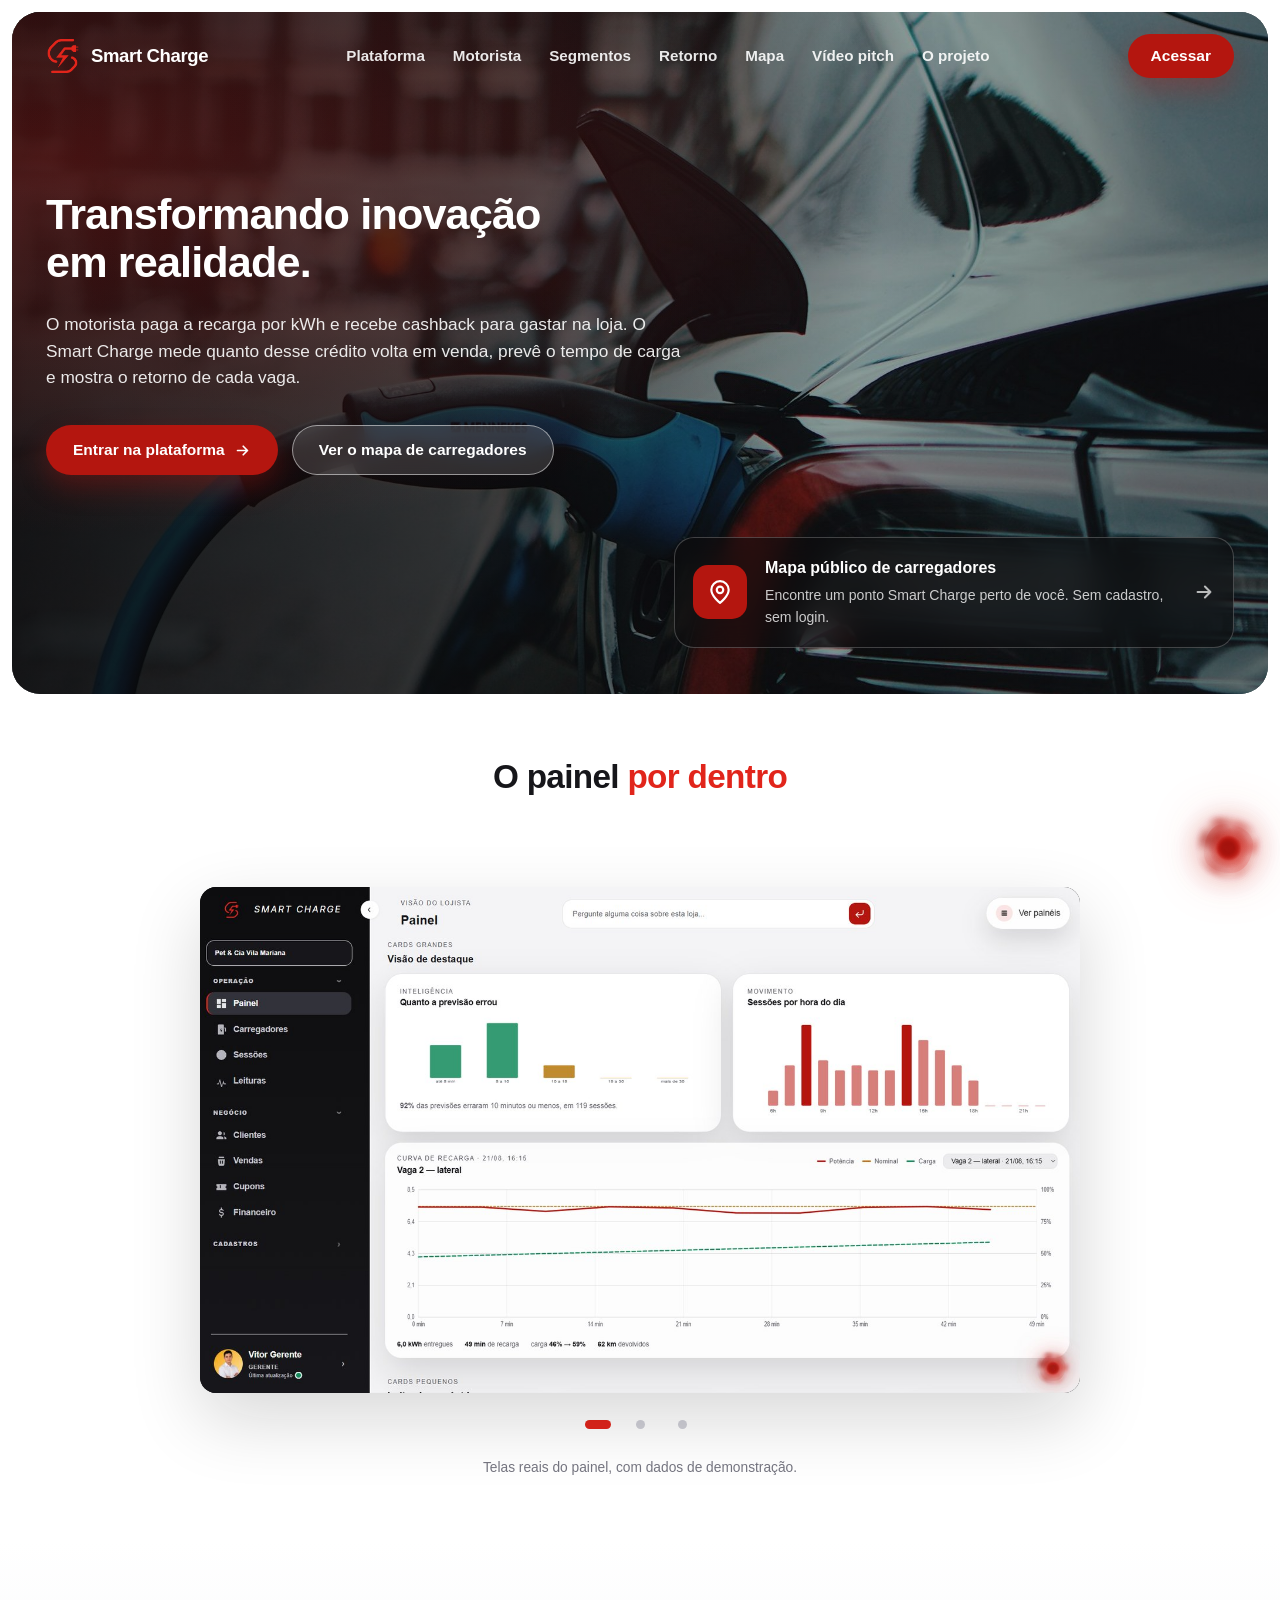
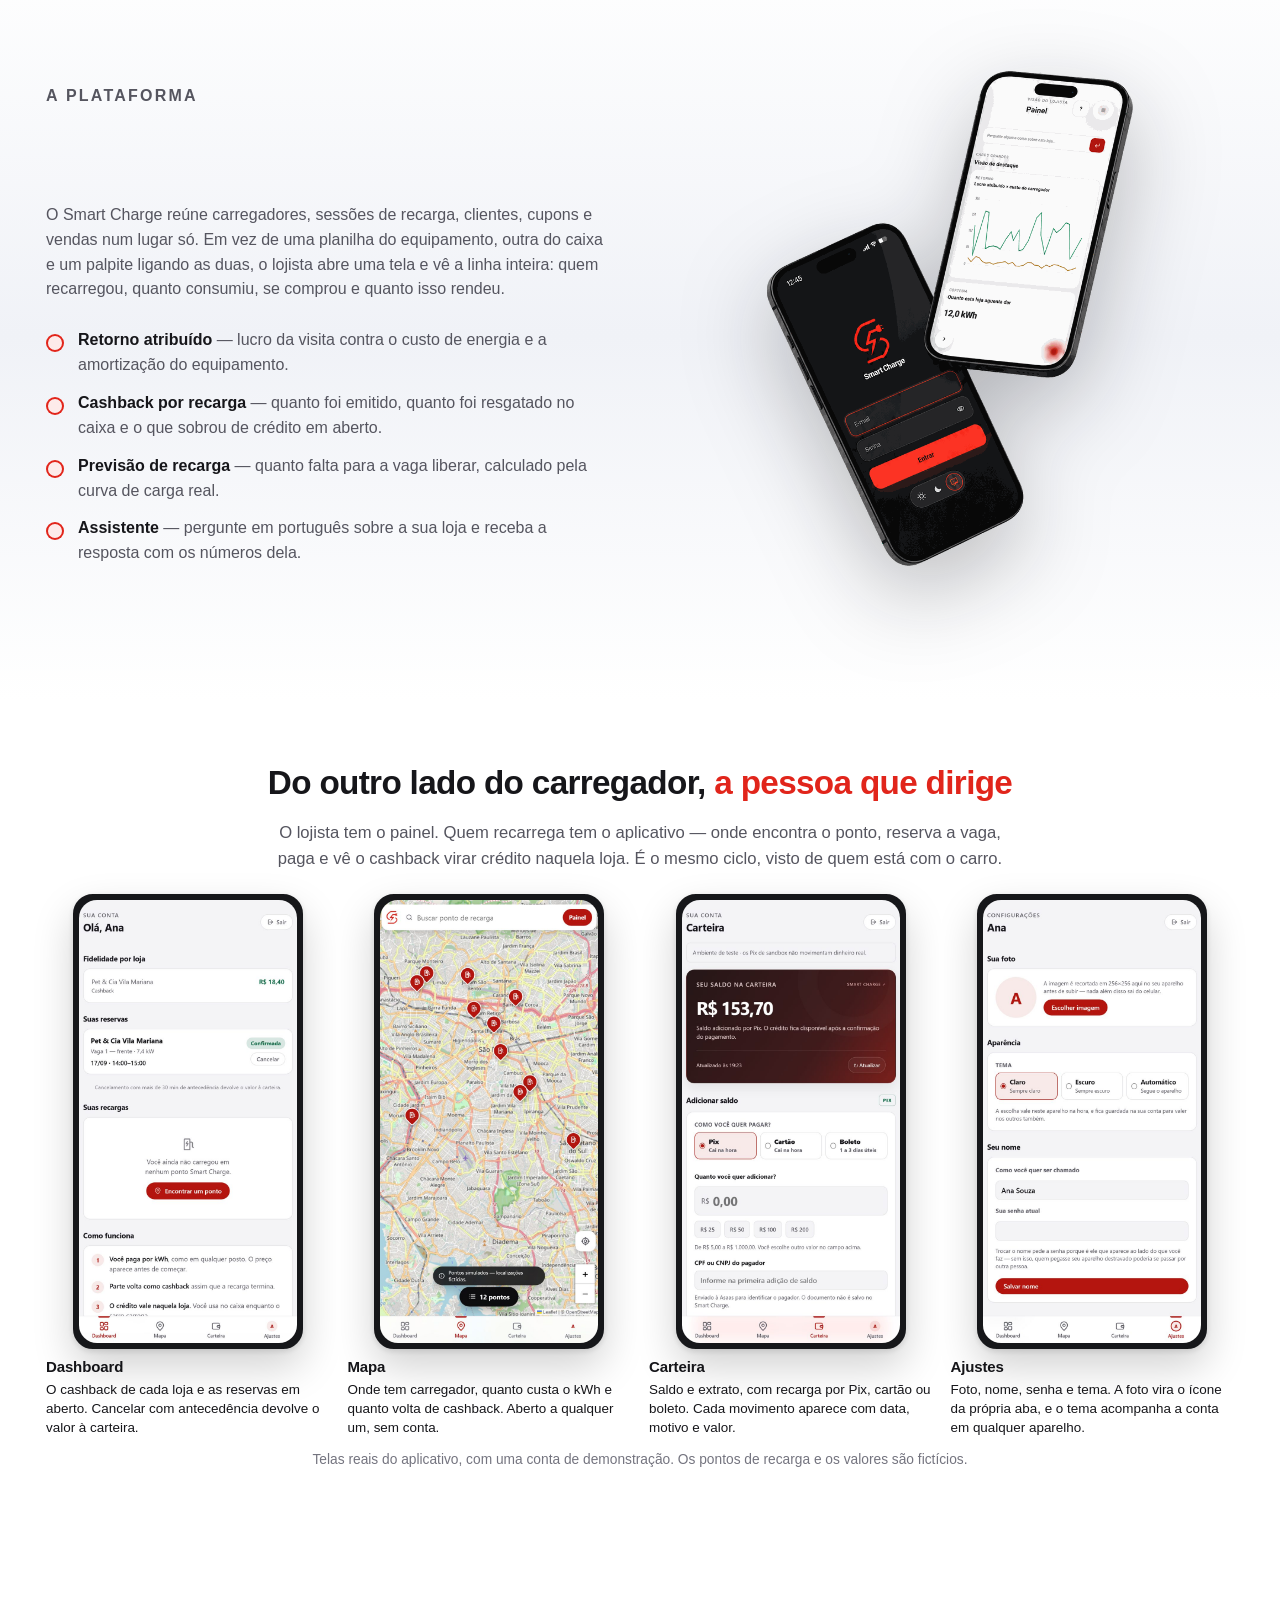
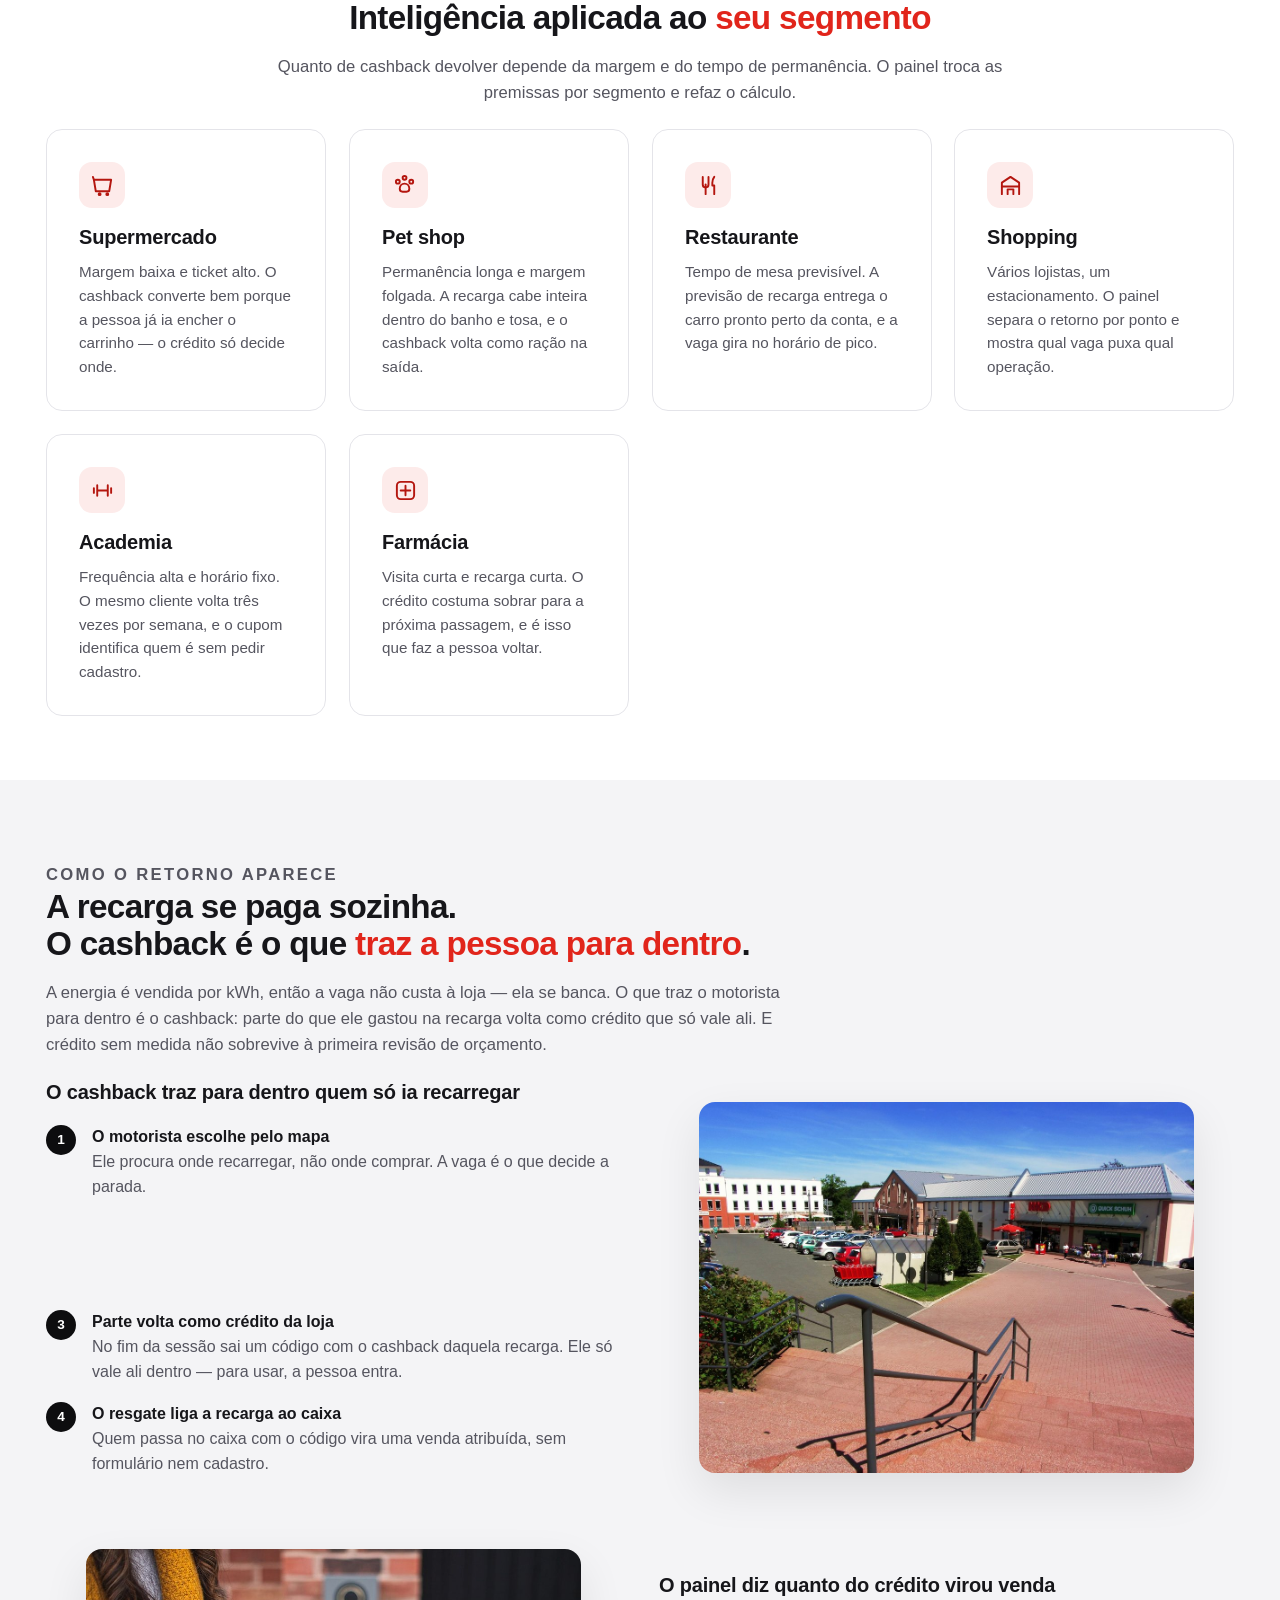
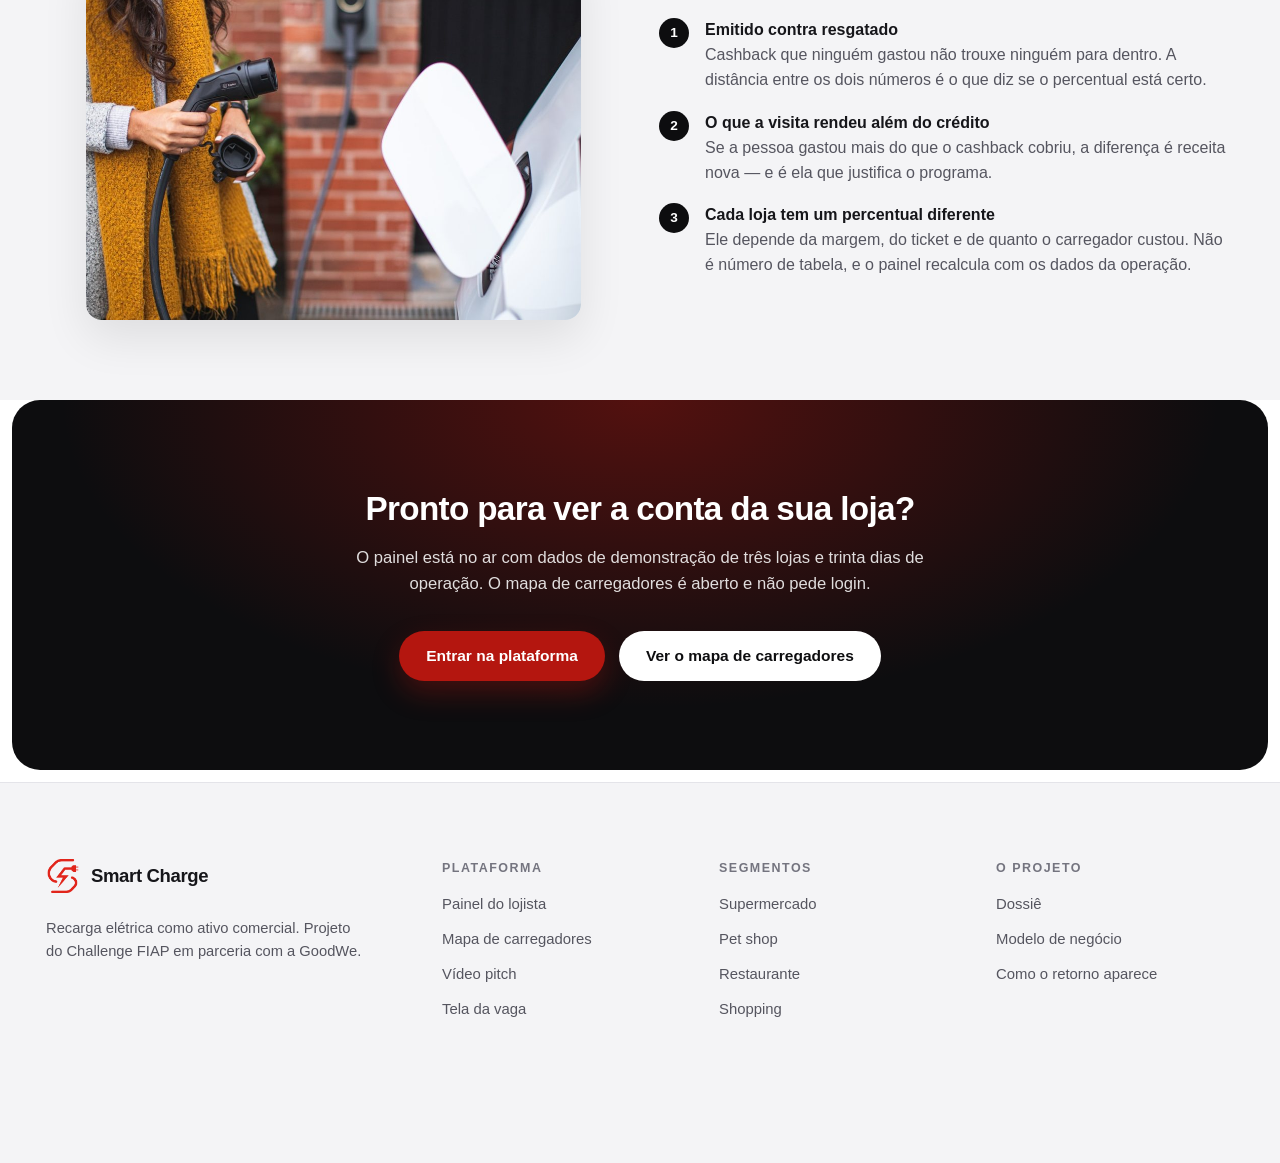
==== docs/painel/index.html @ 526cf779 "Folha do mapa: o X volta a fechar, e toque parado nao a joga em tela cheia O botao de fechar mora de" ====
<!doctype html>
<html lang="pt-BR">
<head>
<meta charset="utf-8">
<meta name="viewport" content="width=device-width, initial-scale=1">
<title>Smart Charge</title>
<meta name="description" content="O Smart Charge liga o carregador elétrico ao caixa da loja: o motorista paga a recarga por kWh e recebe cashback para gastar ali dentro. O painel mede quanto disso volta em venda.">
<link rel="icon" type="image/png" sizes="32x32" href="./img/logo-32.png?v=20260917n">
<link rel="icon" type="image/png" sizes="256x256" href="./img/logo.png?v=20260917n">
<link rel="apple-touch-icon" href="./img/logo-180.png?v=20260917n">
<link rel="stylesheet" href="./orbe.css?v=20260917n">
<link rel="stylesheet" href="./site.css?v=20260917n">
<link rel="stylesheet" href="./carregando.css?v=20260917n">
<script src="./carregando.js?v=20260917n"></script>
<noscript><style>#carregando{display:none}</style></noscript>
</head>
<body>
<!-- Cortina de carregamento. Cobre a tela desde a primeira pintura e sai
     quando a pagina esta pronta; ver docs/carregando.js. -->
<div id="carregando" role="status" aria-live="polite">
  <div class="carregando-miolo">
    <span class="carregando-selo" aria-hidden="true"></span>
    <p class="carregando-marca">Smart Charge</p>
    <p class="carregando-nota">Carregando…</p>
  </div>
</div>


<!-- ===================== herói ===================== -->
<header class="heroi">
  <img class="heroi-foto" src="./img/hero.jpg" alt="" aria-hidden="true"
       fetchpriority="high" width="1920" height="1037">

  <div class="envelope">
    <nav class="barra" aria-label="Principal">
      <a class="marca" href="./">
        <img src="./img/logo.png" alt="" width="34" height="34">
        Smart Charge
      </a>

      <button class="abrir-menu" type="button" id="abrirMenu"
              aria-expanded="false" aria-controls="menu" aria-label="Abrir menu">
        <svg viewBox="0 0 24 24" fill="none" stroke="currentColor" stroke-width="2.2"
             stroke-linecap="round" aria-hidden="true">
          <path d="M4 7h16M4 12h16M4 17h16"></path>
        </svg>
      </button>

      <ul class="menu" id="menu">
        <li><a href="#plataforma">Plataforma</a></li>
        <li><a href="#motorista">Motorista</a></li>
        <li><a href="#segmentos">Segmentos</a></li>
        <li><a href="#retorno">Retorno</a></li>
        <li><a href="./mapa.html">Mapa</a></li>
        <li><a href="./anuncio.html">Vídeo pitch</a></li>
        <li><a href="https://vitormk1.github.io/challange/">O projeto</a></li>
        <li class="menu-acessar"><a class="botao botao-principal" href="./entrar.html">Acessar</a></li>
      </ul>

      <a class="botao botao-principal" href="./entrar.html">Acessar</a>
    </nav>

    <div class="heroi-corpo">
      <h1>Transformando inovação<br>em realidade.</h1>
      <p>
        O motorista paga a recarga por kWh e recebe cashback para gastar na
        loja. O Smart Charge mede quanto desse crédito volta em venda, prevê o
        tempo de carga e mostra o retorno de cada vaga.
      </p>
      <div class="heroi-acoes">
        <a class="botao botao-principal" href="./entrar.html">
          Entrar na plataforma
          <svg width="17" height="17" viewBox="0 0 24 24" fill="none" stroke="currentColor"
               stroke-width="2.4" stroke-linecap="round" stroke-linejoin="round" aria-hidden="true">
            <path d="M5 12h14M13 6l6 6-6 6"></path>
          </svg>
        </a>
        <a class="botao botao-vidro" href="./mapa.html">
          Ver o mapa de carregadores
        </a>
      </div>
    </div>

    <a class="cartao-heroi" href="./mapa.html">
      <span class="cartao-heroi-icone" aria-hidden="true">
        <svg viewBox="0 0 24 24" fill="none" stroke="#fff" stroke-width="2"
             stroke-linecap="round" stroke-linejoin="round">
          <path d="M20 10c0 6-8 12-8 12s-8-6-8-12a8 8 0 0 1 16 0Z"></path>
          <circle cx="12" cy="10" r="3"></circle>
        </svg>
      </span>
      <span class="cartao-heroi-texto">
        <strong>Mapa público de carregadores</strong>
        <span>Encontre um ponto Smart Charge perto de você. Sem cadastro, sem login.</span>
      </span>
      <svg class="cartao-heroi-seta" width="22" height="22" viewBox="0 0 24 24" fill="none"
           stroke="currentColor" stroke-width="2.2" stroke-linecap="round"
           stroke-linejoin="round" aria-hidden="true">
        <path d="M5 12h14M13 6l6 6-6 6"></path>
      </svg>
    </a>
  </div>
</header>

<main>

<!-- ===================== números ===================== -->
<section class="secao">
  <div class="envelope">
    <div class="cabeca-secao centro">
      <h2>O painel <span class="realce">por dentro</span></h2>
      <p>
        Não é um relatório de quantos kWh saíram. É a operação inteira numa
        tela: o que a recarga rendeu, quanto voltou como cashback e o que
        disso virou venda na loja.
      </p>
    </div>

    <div class="carrossel" id="carrossel">
      <div class="carrossel-janela">
        <img src="./img/dash-painel.jpg" alt="Painel do lojista: erro da previsão de recarga, sessões por hora do dia e a curva de uma recarga em andamento." class="is-ativo" width="1500" height="866">
        <img src="./img/dash-indicadores.jpg" alt="Painel do lojista: retorno da operação, cashback e os indicadores rápidos da loja." width="1500" height="861">
        <img src="./img/dash-assistente.jpg" alt="Painel do lojista com o assistente aberto, respondendo perguntas sobre as sessões e o faturamento da loja." width="1500" height="858">
      </div>
      <div class="carrossel-pontos" id="carrosselPontos" role="tablist" aria-label="Telas do painel"></div>
      <p class="legenda-carrossel">Telas reais do painel, com dados de demonstração.</p>
    </div>
  </div>
</section>

<!-- ===================== plataforma / celular ===================== -->
<section class="secao secao-fria" id="plataforma">
  <div class="envelope">
    <div class="duas-colunas">
      <div>
        <p class="olho">A plataforma</p>
        <h2>Um único painel <span class="realce">para toda a operação</span></h2>
        <p>
          O Smart Charge reúne carregadores, sessões de recarga, clientes,
          cupons e vendas num lugar só. Em vez de uma planilha do equipamento,
          outra do caixa e um palpite ligando as duas, o lojista abre uma tela
          e vê a linha inteira: quem recarregou, quanto consumiu, se comprou e
          quanto isso rendeu.
        </p>
        <ul class="lista-marcada">
          <li><strong>Retorno atribuído</strong> — lucro da visita contra o custo de energia e a amortização do equipamento.</li>
          <li><strong>Cashback por recarga</strong> — quanto foi emitido, quanto foi resgatado no caixa e o que sobrou de crédito em aberto.</li>
          <li><strong>Previsão de recarga</strong> — quanto falta para a vaga liberar, calculado pela curva de carga real.</li>
          <li><strong>Assistente</strong> — pergunte em português sobre a sua loja e receba a resposta com os números dela.</li>
        </ul>
      </div>
      <img class="celular" src="./img/celular.png" width="760" height="1140" loading="lazy"
           alt="O painel do Smart Charge em dois celulares: a tela de entrada e o painel do lojista com o gráfico de lucro atribuído.">
    </div>
  </div>
</section>


<!-- ===================== area do motorista ===================== -->
<section class="secao" id="motorista">
  <div class="envelope">
    <div class="cabeca-secao centro">
      <h2>Do outro lado do carregador, <span class="realce">a pessoa que dirige</span></h2>
      <p>
        O lojista tem o painel. Quem recarrega tem o aplicativo — onde encontra
        o ponto, reserva a vaga, paga e vê o cashback virar crédito naquela
        loja. É o mesmo ciclo, visto de quem está com o carro.
      </p>
    </div>

    <ul class="telas-app">
      <li>
        <div class="moldura-celular">
          <img src="./img/app/cliente.jpg?v=20260917n" loading="lazy" decoding="async"
               width="756" height="1494"
               alt="Tela inicial do aplicativo: cashback acumulado numa loja parceira e uma reserva confirmada, com a opção de cancelar.">
        </div>
        <h3>Dashboard</h3>
        <p>O cashback de cada loja e as reservas em aberto. Cancelar com
        antecedência devolve o valor à carteira.</p>
      </li>
      <li>
        <div class="moldura-celular">
          <img src="./img/app/mapa.jpg?v=20260917n" loading="lazy" decoding="async"
               width="756" height="1494"
               alt="Mapa de São Paulo com doze pontos de recarga marcados, e um aviso de que as localizações são simuladas.">
        </div>
        <h3>Mapa</h3>
        <p>Onde tem carregador, quanto custa o kWh e quanto volta de cashback.
        Aberto a qualquer um, sem conta.</p>
      </li>
      <li>
        <div class="moldura-celular">
          <img src="./img/app/carteira.jpg?v=20260917n" loading="lazy" decoding="async"
               width="756" height="1494"
               alt="Carteira do aplicativo: saldo de R$ 153,70 e o extrato com recargas, reserva e estorno.">
        </div>
        <h3>Carteira</h3>
        <p>Saldo e extrato, com recarga por Pix, cartão ou boleto. Cada
        movimento aparece com data, motivo e valor.</p>
      </li>
      <li>
        <div class="moldura-celular">
          <img src="./img/app/ajustes.jpg?v=20260917n" loading="lazy" decoding="async"
               width="756" height="1494"
               alt="Ajustes da conta: foto de perfil, escolha de tema claro, escuro ou automático, e troca de nome.">
        </div>
        <h3>Ajustes</h3>
        <p>Foto, nome, senha e tema. A foto vira o ícone da própria aba, e o
        tema acompanha a conta em qualquer aparelho.</p>
      </li>
    </ul>

    <p class="legenda-carrossel">
      Telas reais do aplicativo, com uma conta de demonstração. Os pontos de
      recarga e os valores são fictícios.
    </p>
  </div>
</section>
<!-- ===================== segmentos ===================== -->
<section class="secao" id="segmentos">
  <div class="envelope">
    <div class="cabeca-secao centro">
      <h2>Inteligência aplicada ao <span class="realce">seu segmento</span></h2>
      <p>
        Quanto de cashback devolver depende da margem e do tempo de permanência.
        O painel troca as premissas por segmento e refaz o cálculo.
      </p>
    </div>

    <div class="grade-cartoes">
      <article class="cartao">
        <span class="cartao-icone" aria-hidden="true">
          <svg viewBox="0 0 24 24" fill="none" stroke="currentColor" stroke-width="2" stroke-linecap="round" stroke-linejoin="round">
            <path d="M3 6h18l-2 12H5L3 6Z"></path><path d="M3 6 2 3"></path>
            <circle cx="9" cy="21" r="1"></circle><circle cx="17" cy="21" r="1"></circle>
          </svg>
        </span>
        <h3>Supermercado</h3>
        <p>Margem baixa e ticket alto. O cashback converte bem porque a pessoa já ia encher o carrinho — o crédito só decide onde.</p>
      </article>

      <article class="cartao">
        <span class="cartao-icone" aria-hidden="true">
          <svg viewBox="0 0 24 24" fill="none" stroke="currentColor" stroke-width="2" stroke-linecap="round" stroke-linejoin="round">
            <circle cx="11" cy="4" r="2"></circle><circle cx="18" cy="8" r="2"></circle>
            <circle cx="4" cy="8" r="2"></circle>
            <path d="M11 10c-3 0-5 2.5-5 5.5 0 2 1.4 3 3 3h4c1.6 0 3-1 3-3 0-3-2-5.5-5-5.5Z"></path>
          </svg>
        </span>
        <h3>Pet shop</h3>
        <p>Permanência longa e margem folgada. A recarga cabe inteira dentro do banho e tosa, e o cashback volta como ração na saída.</p>
      </article>

      <article class="cartao">
        <span class="cartao-icone" aria-hidden="true">
          <svg viewBox="0 0 24 24" fill="none" stroke="currentColor" stroke-width="2" stroke-linecap="round" stroke-linejoin="round">
            <path d="M6 3v8a3 3 0 0 0 6 0V3"></path><path d="M9 11v10"></path>
            <path d="M18 3c-1.5 2-2 4-2 6v3h2v9"></path>
          </svg>
        </span>
        <h3>Restaurante</h3>
        <p>Tempo de mesa previsível. A previsão de recarga entrega o carro pronto perto da conta, e a vaga gira no horário de pico.</p>
      </article>

      <article class="cartao">
        <span class="cartao-icone" aria-hidden="true">
          <svg viewBox="0 0 24 24" fill="none" stroke="currentColor" stroke-width="2" stroke-linecap="round" stroke-linejoin="round">
            <path d="M3 21V9l9-6 9 6v12"></path><path d="M3 13h18"></path><path d="M9 21v-5h6v5"></path>
          </svg>
        </span>
        <h3>Shopping</h3>
        <p>Vários lojistas, um estacionamento. O painel separa o retorno por ponto e mostra qual vaga puxa qual operação.</p>
      </article>

      <article class="cartao">
        <span class="cartao-icone" aria-hidden="true">
          <svg viewBox="0 0 24 24" fill="none" stroke="currentColor" stroke-width="2" stroke-linecap="round" stroke-linejoin="round">
            <path d="M6.5 6.5v11M17.5 6.5v11M3 9.5v5M21 9.5v5M6.5 12h11"></path>
          </svg>
        </span>
        <h3>Academia</h3>
        <p>Frequência alta e horário fixo. O mesmo cliente volta três vezes por semana, e o cupom identifica quem é sem pedir cadastro.</p>
      </article>

      <article class="cartao">
        <span class="cartao-icone" aria-hidden="true">
          <svg viewBox="0 0 24 24" fill="none" stroke="currentColor" stroke-width="2" stroke-linecap="round" stroke-linejoin="round">
            <path d="M12 7v10M7 12h10"></path>
            <rect x="3" y="3" width="18" height="18" rx="4"></rect>
          </svg>
        </span>
        <h3>Farmácia</h3>
        <p>Visita curta e recarga curta. O crédito costuma sobrar para a próxima passagem, e é isso que faz a pessoa voltar.</p>
      </article>
    </div>
  </div>
</section>

<!-- ===================== como o retorno aparece ===================== -->
<section class="secao secao-suave" id="retorno">
  <div class="envelope">
    <div class="cabeca-secao">
      <p class="olho">Como o retorno aparece</p>
      <h2>A recarga se paga sozinha.<br>O cashback é o que <span class="realce">traz a pessoa para dentro</span>.</h2>
      <p>
        A energia é vendida por kWh, então a vaga não custa à loja — ela se
        banca. O que traz o motorista para dentro é o cashback: parte do que
        ele gastou na recarga volta como crédito que só vale ali. E crédito
        sem medida não sobrevive à primeira revisão de orçamento.
      </p>
    </div>

    <div class="bloco">
      <div>
        <h3>O cashback traz para dentro quem só ia recarregar</h3>
        <ul class="passos">
          <li><strong>O motorista escolhe pelo mapa</strong>Ele procura onde recarregar, não onde comprar. A vaga é o que decide a parada.</li>
          <li><strong>Ele paga a recarga por kWh</strong>A energia é receita, não custo de marketing. A vaga se banca sem depender da loja aprovar um orçamento.</li>
          <li><strong>Parte volta como crédito da loja</strong>No fim da sessão sai um código com o cashback daquela recarga. Ele só vale ali dentro — para usar, a pessoa entra.</li>
          <li><strong>O resgate liga a recarga ao caixa</strong>Quem passa no caixa com o código vira uma venda atribuída, sem formulário nem cadastro.</li>
        </ul>
      </div>
      <figure class="bloco-figura">
        <img src="./img/caso-varejo.jpg" loading="lazy" width="1100" height="825"
             alt="Fachada de um centro comercial com estacionamento na frente.">
      </figure>
    </div>

    <div class="bloco is-invertido">
      <div>
        <h3>O painel diz quanto do crédito virou venda</h3>
        <ul class="passos">
          <li><strong>Emitido contra resgatado</strong>Cashback que ninguém gastou não trouxe ninguém para dentro. A distância entre os dois números é o que diz se o percentual está certo.</li>
          <li><strong>O que a visita rendeu além do crédito</strong>Se a pessoa gastou mais do que o cashback cobriu, a diferença é receita nova — e é ela que justifica o programa.</li>
          <li><strong>Cada loja tem um percentual diferente</strong>Ele depende da margem, do ticket e de quanto o carregador custou. Não é número de tabela, e o painel recalcula com os dados da operação.</li>
        </ul>
      </div>
      <figure class="bloco-figura">
        <img src="./img/caso-motorista.jpg" loading="lazy" width="1100" height="733"
             alt="Pessoa conectando o cabo de recarga a um carro elétrico.">
      </figure>
    </div>
  </div>
</section>

<!-- ===================== chamada final ===================== -->
<section class="chamada">
  <div class="envelope">
    <h2>Pronto para ver a conta da sua loja?</h2>
    <p>
      O painel está no ar com dados de demonstração de três lojas e trinta dias
      de operação. O mapa de carregadores é aberto e não pede login.
    </p>
    <div class="chamada-acoes">
      <a class="botao botao-principal" href="./entrar.html">Entrar na plataforma</a>
      <a class="botao botao-claro" href="./mapa.html">Ver o mapa de carregadores</a>
    </div>
  </div>
</section>

</main>

<!-- ===================== rodapé ===================== -->
<footer class="rodape">
  <div class="envelope">
    <div class="rodape-grade">
      <div class="rodape-sobre">
        <a class="marca" href="./">
          <img src="./img/logo.png" alt="" width="34" height="34">
          Smart Charge
        </a>
        <p>
          Recarga elétrica como ativo comercial. Projeto do Challenge FIAP em
          parceria com a GoodWe.
        </p>
      </div>

      <div>
        <h4>Plataforma</h4>
        <ul>
          <li><a href="./dashboard.html">Painel do lojista</a></li>
          <li><a href="./mapa.html">Mapa de carregadores</a></li>
          <li><a href="./anuncio.html">Vídeo pitch</a></li>
          <li><a href="../vaga/">Tela da vaga</a></li>
        </ul>
      </div>

      <div>
        <h4>Segmentos</h4>
        <ul>
          <li><a href="#segmentos">Supermercado</a></li>
          <li><a href="#segmentos">Pet shop</a></li>
          <li><a href="#segmentos">Restaurante</a></li>
          <li><a href="#segmentos">Shopping</a></li>
        </ul>
      </div>

      <div>
        <h4>O projeto</h4>
        <ul>
          <li><a href="https://vitormk1.github.io/challange/">Dossiê</a></li>
          <li><a href="https://vitormk1.github.io/challange/#modelo">Modelo de negócio</a></li>
          <li><a href="#retorno">Como o retorno aparece</a></li>
        </ul>
      </div>
    </div>

    <div class="rodape-fim">
      <span>© 2026 Smart Charge · Challenge FIAP · GoodWe</span>
      <span>Fotos: Unsplash</span>
    </div>
  </div>
</footer>

<!-- ===================== assistente ===================== -->
<div class="ia-chamariz" id="iaChamariz">Dúvida sobre o Smart Charge? Pode perguntar aqui.</div>

<button class="ia-botao" id="iaBotao" type="button"
        aria-label="Abrir a assistente do Smart Charge"
        aria-haspopup="dialog" aria-expanded="false" aria-controls="iaJanela">
  <bms-ai-entity state="idle" size="56" decorative></bms-ai-entity>
</button>

<section class="ia-janela" id="iaJanela" role="dialog" aria-modal="false"
         aria-label="Assistente do Smart Charge" hidden>
  <header class="ia-topo">
    <bms-ai-entity state="idle" size="30" decorative></bms-ai-entity>
    <span>
      <strong>Assistente Smart Charge</strong>
      <em id="iaEstado">Pronta para falar sobre o projeto</em>
    </span>
    <button class="ia-fechar" id="iaFechar" type="button" aria-label="Fechar assistente">×</button>
  </header>

  <div class="ia-mensagens" id="iaMensagens" aria-live="polite" aria-relevant="additions text"></div>

  <div class="ia-sugestoes" id="iaSugestoes">
    <button type="button">Como funciona o cashback?</button>
    <button type="button">O que o painel mostra?</button>
    <button type="button">Serve para a minha loja?</button>
  </div>

  <form class="ia-escrever" id="iaForm">
    <label class="sr-only" for="iaTexto">Sua pergunta</label>
    <textarea id="iaTexto" rows="1" maxlength="400"
              placeholder="Pergunte sobre o Smart Charge..."></textarea>
    <button class="ia-enviar" id="iaEnviar" type="submit" aria-label="Enviar pergunta">
      <svg viewBox="0 0 24 24" fill="none" stroke="currentColor" stroke-width="2.2"
           stroke-linecap="round" stroke-linejoin="round" aria-hidden="true">
        <path d="M4 12h15M13 6l6 6-6 6"></path>
      </svg>
    </button>
  </form>
  <p class="ia-rodape">Ela fala sobre o produto e não acessa dados de nenhuma loja.</p>
</section>

<!-- type="module": o aiEntity.js exporta a classe, e como script comum o
     navegador quebra no `export` e nunca registra <bms-ai-entity> -->
<script type="module" src="./static/js/aiEntity.js?v=20260917n"></script>
<script src="./site.js?v=20260917n"></script>
</body>
</html>
---- docs/painel/orbe.css ----
/* ==========================================================================
   A esfera da assistente, no site de apresentação

   Extraído do style.css da referência: as regras de .bms-ai-entity e os
   keyframes que elas usam. O site não carrega o style.css inteiro — são
   447 KB para desenhar um dashboard, e os seletores dele (body, h1, .cartao)
   brigariam com os desta página.

   As cores NÃO vêm da referência, que faz a esfera ciano. Vêm do marca.css,
   que já as repinta no vermelho — é o mesmo objeto que gira no canto do
   painel, e é assim que ele continua sendo o mesmo aqui.

   Gerado por extração. A primeira tentativa lia o seletor com um regex de
   uma linha só, e por isso perdeu toda regra escrita como lista quebrada —
   entre elas `.bms-ai-entity-visual, .bms-ai-entity .ai-energy-field`, que é
   quem dá tamanho ao desenho. O resultado foi uma bola preta: os gradientes
   estavam lá, aplicados a caixas de 0x0. Se for reextrair, o seletor tem de
   poder atravessar quebras de linha.
   ========================================================================== */

:root {
  --ai-orb-halo-white: rgba(255, 255, 255, 0.34);
  --ai-orb-halo-ice: rgba(255, 235, 233, 0.28);
  --ai-orb-halo-cyan: rgba(255, 90, 78, 0.16);
  --ai-orb-halo-silver: rgba(238, 226, 225, 0.16);
  --ai-orb-surface-core: rgba(255, 255, 255, 0.96);
  --ai-orb-surface-mid: rgba(255, 238, 236, 0.84);
  --ai-orb-surface-soft: rgba(250, 205, 200, 0.26);
  --ai-orb-surface-white: rgba(255, 255, 255, 0.34);
  --ai-orb-surface-ice: rgba(255, 226, 222, 0.28);
  --ai-orb-surface-cyan: rgba(255, 90, 78, 0.16);
  --ai-orb-surface-silver: rgba(242, 230, 229, 0.22);
  --ai-orb-form-a: rgba(255, 255, 255, 0.64);
  --ai-orb-form-b: rgba(255, 238, 236, 0.54);
  --ai-orb-form-c: rgba(255, 226, 222, 0.48);
  --ai-orb-form-d: rgba(255, 255, 255, 0.5);
  --ai-orb-form-e: rgba(255, 200, 194, 0.34);
  --ai-orb-form-f: rgba(255, 246, 245, 0.44);
  --ai-orb-form-g: rgba(255, 255, 255, 0.34);
  --ai-orb-idle-core: rgba(255, 255, 255, 0.98);
  --ai-orb-idle-mid: rgba(255, 238, 236, 0.82);
  --ai-orb-idle-soft: rgba(255, 90, 78, 0.22);
  --ai-orb-thinking-core: rgba(225, 37, 27, 0.98);
  --ai-orb-thinking-mid: rgba(180, 22, 15, 0.86);
  --ai-orb-thinking-soft: rgba(225, 37, 27, 0.3);
  --ai-orb-shadow-white: rgba(255, 255, 255, 0.54);
  --ai-orb-shadow-cyan: rgba(255, 90, 78, 0.32);
  --ai-orb-halo-cyan: rgba(255, 77, 66, 0.2);
  --ai-orb-surface-cyan: rgba(255, 77, 66, 0.18);
  --ai-orb-thinking-core: rgba(255, 77, 66, 0.98);
  --ai-orb-thinking-mid: rgba(225, 37, 27, 0.86);
  --ai-orb-thinking-soft: rgba(255, 77, 66, 0.32);
  --ai-orb-shadow-cyan: rgba(255, 77, 66, 0.32);
  --ai-orb-halo-white: rgba(180, 22, 15, 0.30);
  --ai-orb-halo-ice: rgba(200, 34, 26, 0.28);
  --ai-orb-halo-cyan: rgba(225, 37, 27, 0.20);
  --ai-orb-halo-silver: rgba(214, 92, 84, 0.18);
  --ai-orb-surface-core: rgba(163, 18, 12, 0.98);
  --ai-orb-surface-mid: rgba(180, 22, 15, 0.90);
  --ai-orb-surface-soft: rgba(204, 46, 38, 0.40);
  --ai-orb-surface-white: rgba(190, 30, 22, 0.46);
  --ai-orb-surface-ice: rgba(204, 46, 38, 0.40);
  --ai-orb-surface-cyan: rgba(225, 37, 27, 0.30);
  --ai-orb-surface-silver: rgba(214, 92, 84, 0.24);
  --ai-orb-form-a: rgba(163, 18, 12, 0.78);
  --ai-orb-form-b: rgba(180, 22, 15, 0.70);
  --ai-orb-form-c: rgba(198, 40, 32, 0.60);
  --ai-orb-form-d: rgba(212, 52, 44, 0.64);
  --ai-orb-form-e: rgba(220, 96, 88, 0.42);
  --ai-orb-form-f: rgba(190, 30, 22, 0.54);
  --ai-orb-form-g: rgba(225, 37, 27, 0.46);
  --ai-orb-idle-core: rgba(163, 18, 12, 0.99);
  --ai-orb-idle-mid: rgba(180, 22, 15, 0.94);
  --ai-orb-idle-soft: rgba(212, 52, 44, 0.40);
  --ai-orb-shadow-white: rgba(163, 18, 12, 0.42);
  --ai-orb-shadow-cyan: rgba(225, 37, 27, 0.34);

  --ai-orb-alarm-core: rgba(240, 182, 75, 0.98);
  --ai-orb-alarm-mid: rgba(231, 163, 41, 0.84);
  --ai-orb-alarm-soft: rgba(240, 182, 75, 0.28);
}

.bms-ai-entity {
  --ai-entity-size: 36px;
  --ai-orb-drift-speed: 8.4s;
  --ai-orb-halo-speed: 9.6s;
  --ai-orb-pulse-speed: 5.8s;
  --ai-orb-rotate-speed: 13s;
  --ai-orb-smoke-speed: 6.4s;
  --ai-orb-breathe-speed: 5.2s;
  --ai-orb-surface-core-current: var(--ai-orb-surface-core);
  --ai-orb-surface-mid-current: var(--ai-orb-surface-mid);
  --ai-orb-surface-soft-current: var(--ai-orb-surface-soft);
  --ai-orb-form-a-current: var(--ai-orb-form-a);
  --ai-orb-form-b-current: var(--ai-orb-form-b);
  --ai-orb-form-c-current: var(--ai-orb-form-c);
  --ai-orb-form-d-current: var(--ai-orb-form-d);
  --ai-orb-form-e-current: var(--ai-orb-form-e);
  --ai-orb-form-f-current: var(--ai-orb-form-f);
  --ai-orb-form-g-current: var(--ai-orb-form-g);
  --ai-orb-core-current: var(--ai-orb-idle-core);
  --ai-orb-core-mid-current: var(--ai-orb-idle-mid);
  --ai-orb-core-soft-current: var(--ai-orb-idle-soft);
  --ai-orb-blur: clamp(4px, calc(var(--ai-entity-size) * 0.3125), 32px);
  --ai-orb-form-blur: clamp(1px, calc(var(--ai-entity-size) * 0.046875), 6px);
  --ai-orb-form-blur-rest: clamp(1px, calc(var(--ai-entity-size) * 0.053125), 7px);
  --ai-orb-form-blur-expanded: clamp(1.5px, calc(var(--ai-entity-size) * 0.075), 10px);
  --ai-orb-form-blur-settled: clamp(1.2px, calc(var(--ai-entity-size) * 0.059375), 8px);
  --ai-orb-core-blur: clamp(0.4px, calc(var(--ai-entity-size) * 0.01875), 3px);
  --ai-orb-shadow-tight: clamp(3px, calc(var(--ai-entity-size) * 0.1875), 24px);
  --ai-orb-shadow-wide: clamp(7px, calc(var(--ai-entity-size) * 0.4375), 56px);
  display: inline-grid;
  place-items: center;
  width: var(--ai-entity-size);
  height: var(--ai-entity-size);
  flex: 0 0 var(--ai-entity-size);
  contain: layout style;
  isolation: isolate;
  overflow: visible;
  vertical-align: middle;
}
.bms-ai-entity[interactive] {
  border-radius: 48% 52% 51% 49%;
  cursor: pointer;
}
.bms-ai-entity[interactive]:hover .bms-ai-entity-visual, .global-ai-launcher:hover .bms-ai-entity-visual {
  transform: scale(1.04);
}
.bms-ai-entity[interactive]:active .bms-ai-entity-visual, .global-ai-launcher:active .bms-ai-entity-visual {
  transform: scale(0.965);
}
.bms-ai-entity[interactive]:focus-visible {
  outline: 2px solid var(--accent-cyan);
  outline-offset: 3px;
}
.bms-ai-entity-visual, .bms-ai-entity .ai-energy-field {
  display: grid;
  place-items: center;
  width: 100%;
  height: 100%;
}
.bms-ai-entity-visual {
  transition: transform 0.16s ease;
}
.bms-ai-entity .ai-energy-field {
  position: relative;
  overflow: visible;
  pointer-events: none;
  isolation: isolate;
  animation: ai-orb-drift var(--ai-orb-drift-speed) ease-in-out infinite;
}
.bms-ai-entity .ai-energy-field::before {
  content: "";
  position: absolute;
  width: 150%;
  height: 131.25%;
  border-radius: 37% 63% 48% 52% / 54% 38% 62% 46%;
  background:
    radial-gradient(ellipse at 32% 46%, var(--ai-orb-halo-white), transparent 30%),
    radial-gradient(ellipse at 60% 38%, var(--ai-orb-halo-ice), transparent 38%),
    radial-gradient(ellipse at 62% 70%, var(--ai-orb-halo-cyan), transparent 42%),
    radial-gradient(ellipse at 28% 76%, var(--ai-orb-halo-silver), transparent 44%);
  filter: blur(var(--ai-orb-blur));
  opacity: 0.56;
  z-index: -1;
  animation: ai-orb-halo var(--ai-orb-halo-speed) ease-in-out infinite;
}
.bms-ai-entity .ai-orb-icon {
  position: relative;
  display: block;
  width: 87.5%;
  height: 87.5%;
  border-radius: 40% 60% 45% 55% / 58% 42% 62% 38%;
  background:
    radial-gradient(circle at 51% 49%, var(--ai-orb-surface-core-current) 0 16%, var(--ai-orb-surface-mid-current) 17% 25%, var(--ai-orb-surface-soft-current) 36%, transparent 58%),
    radial-gradient(ellipse at 28% 28%, var(--ai-orb-surface-white), transparent 34%),
    radial-gradient(ellipse at 72% 34%, var(--ai-orb-surface-ice), transparent 38%),
    radial-gradient(ellipse at 72% 76%, var(--ai-orb-surface-cyan), transparent 44%),
    radial-gradient(ellipse at 24% 74%, var(--ai-orb-surface-silver), transparent 46%);
  filter:
    drop-shadow(0 0 var(--ai-orb-shadow-tight) var(--ai-orb-shadow-white))
    drop-shadow(0 0 var(--ai-orb-shadow-wide) var(--ai-orb-shadow-cyan));
  animation:
    ai-orb-pulse var(--ai-orb-pulse-speed) ease-in-out infinite,
    ai-organic-rotate var(--ai-orb-rotate-speed) ease-in-out infinite;
}
.bms-ai-entity .ai-orb-icon::before, .bms-ai-entity .ai-orb-icon::after {
  content: "";
  position: absolute;
  inset: -12.5%;
  border-radius: 33% 67% 41% 59% / 56% 34% 66% 44%;
}
.bms-ai-entity .ai-orb-icon::before {
  background:
    radial-gradient(ellipse at 18% 36%, var(--ai-orb-form-a-current), transparent 24%),
    radial-gradient(ellipse at 37% 12%, var(--ai-orb-form-b-current), transparent 24%),
    radial-gradient(ellipse at 68% 20%, var(--ai-orb-form-c-current), transparent 28%),
    radial-gradient(ellipse at 88% 48%, var(--ai-orb-form-d-current), transparent 25%),
    radial-gradient(ellipse at 70% 88%, var(--ai-orb-form-e-current), transparent 31%),
    radial-gradient(ellipse at 28% 84%, var(--ai-orb-form-f-current), transparent 29%),
    radial-gradient(ellipse at 48% 52%, var(--ai-orb-form-g-current), transparent 42%);
  filter: blur(var(--ai-orb-form-blur));
  opacity: 0.82;
  animation: smokeExpand var(--ai-orb-smoke-speed) ease-in-out infinite;
}
.bms-ai-entity .ai-orb-icon::after {
  inset: 25%;
  border-radius: 47% 53% 45% 55% / 52% 46% 54% 48%;
  background: radial-gradient(
    circle at 50% 50%,
    var(--ai-orb-core-current) 0 38%,
    var(--ai-orb-core-mid-current) 52%,
    var(--ai-orb-core-soft-current) 72%,
    transparent 100%
  );
  filter: blur(var(--ai-orb-core-blur));
  opacity: 0.94;
  animation: ai-orb-breathe var(--ai-orb-breathe-speed) ease-in-out infinite;
}
.bms-ai-entity:is( [data-state="listening"], [data-state="thinking"], [data-state="responding"] ) {
  --ai-orb-drift-speed: 2.8s;
  --ai-orb-halo-speed: 3.4s;
  --ai-orb-pulse-speed: 2s;
  --ai-orb-rotate-speed: 3.2s;
  --ai-orb-smoke-speed: 1.9s;
  --ai-orb-breathe-speed: 1.7s;
  --ai-orb-surface-core-current: var(--ai-orb-thinking-core);
  --ai-orb-surface-mid-current: var(--ai-orb-thinking-mid);
  --ai-orb-surface-soft-current: var(--ai-orb-thinking-soft);
  --ai-orb-form-a-current: var(--ai-orb-thinking-core);
  --ai-orb-form-b-current: var(--ai-orb-thinking-mid);
  --ai-orb-form-c-current: var(--ai-orb-thinking-mid);
  --ai-orb-form-d-current: var(--ai-orb-thinking-core);
  --ai-orb-form-e-current: var(--ai-orb-thinking-soft);
  --ai-orb-form-f-current: var(--ai-orb-thinking-mid);
  --ai-orb-form-g-current: var(--ai-orb-thinking-soft);
  --ai-orb-core-current: var(--ai-orb-thinking-core);
  --ai-orb-core-mid-current: var(--ai-orb-thinking-mid);
  --ai-orb-core-soft-current: var(--ai-orb-thinking-soft);
}
.bms-ai-entity[data-state="alert"] {
  --ai-orb-core-current: var(--ai-orb-alarm-core);
  --ai-orb-core-mid-current: var(--ai-orb-alarm-mid);
  --ai-orb-core-soft-current: var(--ai-orb-alarm-soft);
}
.bms-ai-entity[data-paused="true"] *, .bms-ai-entity[data-paused="true"] *::before, .bms-ai-entity[data-paused="true"] *::after {
  animation-play-state: paused !important;
}
.global-ai-launcher .bms-ai-entity-visual {
  position: static;
  width: 100%;
  height: 100%;
}

@keyframes ai-orb-breathe {
  0%, 100% { opacity: 0.86; transform: scale(0.92); }
  48% { opacity: 1; transform: scale(1.08); }
}
@keyframes ai-orb-drift {
  0%, 100% { transform: translate(0, 0) rotate(0); }
  24% { transform: translate(0.8px, -0.8px) rotate(1.8deg); }
  52% { transform: translate(-0.7px, 0.9px) rotate(-1.2deg); }
  78% { transform: translate(0.5px, 0.2px) rotate(0.8deg); }
}
@keyframes ai-orb-halo {
  0%, 100% { opacity: 0.42; transform: scale(0.82) rotate(-8deg); }
  44% { opacity: 0.74; transform: scale(1.14) rotate(10deg); }
}
@keyframes ai-orb-pulse {
  0%, 100% {
    opacity: 0.9;
    border-radius: 42% 58% 47% 53% / 57% 39% 61% 43%;
    transform: scale(0.92);
  }
  36% {
    opacity: 1;
    border-radius: 31% 69% 55% 45% / 43% 62% 38% 57%;
    transform: scale(1.13);
  }
  62% {
    opacity: 0.96;
    border-radius: 61% 39% 42% 58% / 48% 37% 63% 52%;
    transform: scale(1.02);
  }
}
@keyframes ai-organic-rotate {
  0%, 100% { rotate: -1.2deg; }
  32% { rotate: 3.4deg; }
  67% { rotate: -2.6deg; }
}
@keyframes smokeExpand {
  0%, 100% {
    opacity: 0.62;
    border-radius: 38% 62% 44% 56% / 58% 42% 61% 39%;
    transform: translate(-0.5px, 0.4px) scale(0.76, 0.82);
    filter: blur(var(--ai-orb-form-blur-rest));
  }
  44% {
    opacity: 0.9;
    border-radius: 68% 32% 56% 44% / 39% 65% 35% 61%;
    transform: translate(0.9px, -0.8px) scale(1.22, 1.08);
    filter: blur(var(--ai-orb-form-blur-expanded));
  }
  73% {
    opacity: 0.76;
    border-radius: 45% 55% 35% 65% / 62% 36% 64% 38%;
    transform: translate(-0.8px, 0.7px) scale(1.04, 1.18);
    filter: blur(var(--ai-orb-form-blur-settled));
  }
}

/* A referência também para a esfera para quem pediu menos movimento.
   Sem este bloco a bolinha continuaria girando ali. */
@media (prefers-reduced-motion: reduce) {
  .bms-ai-entity *, .bms-ai-entity *::before, .bms-ai-entity *::after {animation: none !important;
    transition: none !important;}
  .bms-ai-entity-visual {opacity: 0.96;
    transform: none !important;}
}
---- docs/painel/site.css ----
/* ==========================================================================
   Smart Charge — site de apresentação

   Esta folha é independente do painel. O style.css da referência tem 447 KB
   e existe para desenhar um dashboard: carregá-lo aqui seria pagar quase
   meio megabyte para usar três regras, e ainda herdar nomes de classe que
   brigariam com os desta página.

   Os tokens de cor repetem os valores do marca.css de propósito, em vez de
   importá-lo: o marca.css nomeia as variáveis pelo vocabulário da referência
   (--sidebar-bg, --table-row-hover), que não quer dizer nada numa landing.
   Se o vermelho da marca mudar, muda nos dois lugares — está anotado no
   marca.css também.

   Fonte: pilha do sistema. A Content-Security-Policy declara
   `style-src 'self'` e `font-src 'self'` (api/protecao.py), o que barra o
   Google Fonts. Trocar a política por causa de uma fonte seria abrir a
   página a folhas de terceiro para ganhar um traço diferente — não paga.
   ========================================================================== */

:root {
  --vermelho: #E1251B;
  --vermelho-forte: #B4160F;
  --vermelho-claro: #FDEBEA;
  --preto: #0D0D0F;
  --grafite: #17171B;
  --carvao: #232329;

  --fundo: #FFFFFF;
  --fundo-suave: #F4F4F6;
  --fundo-frio: #F0F2F7;
  --superficie: #FFFFFF;

  --texto: #16161A;
  --texto-2: #55555F;
  --texto-3: #74747F;
  --sobre-escuro: #F7F7F8;
  --sobre-escuro-2: #B9B9C4;

  --linha: #E4E4E9;
  --linha-forte: #CFCFD7;

  --raio: 16px;
  --raio-g: 28px;
  --sombra: 0 18px 46px rgba(13, 13, 15, 0.09);
  --sombra-forte: 0 26px 70px rgba(13, 13, 15, 0.16);

  --largura: 1240px;
  --respiro: 26px;

  /* Tipografia oficial usada por todas as telas do SmartCharge. O fallback
     mantém a leitura consistente quando a fonte não estiver instalada. */
  --fonte: "Sora", -apple-system, BlinkMacSystemFont, "Segoe UI", Roboto,
           "Helvetica Neue", Arial, "Noto Sans", sans-serif;
}

* { box-sizing: border-box; }

html { scroll-behavior: smooth; }
@media (prefers-reduced-motion: reduce) { html { scroll-behavior: auto; } }

body {
  margin: 0;
  font-family: var(--fonte);
  color: var(--texto);
  background: var(--fundo);
  -webkit-font-smoothing: antialiased;
  line-height: 1.55;
  /* nenhuma seção pode empurrar a página para os lados no celular */
  overflow-x: hidden;
}

/* `height: auto` não é detalhe: os <img> carregam width/height no HTML para
   reservar a área antes de baixar (evita a página pular). Sem esta linha o
   max-width encolhe a largura e a altura fica com o valor do atributo — o
   celular saía em 420x1140 em vez de 420x630, esticado ao dobro. */
img { max-width: 100%; height: auto; display: block; }
a { color: inherit; }

.sr-only {
  position: absolute; width: 1px; height: 1px;
  margin: -1px; padding: 0; overflow: hidden;
  clip: rect(0 0 0 0); white-space: nowrap; border: 0;
}

.envelope {
  width: 100%;
  max-width: var(--largura);
  margin: 0 auto;
  padding: 0 var(--respiro);
}

/* --------------------------------------------------------------- títulos ---
   O tamanho é fluido por clamp: entre o celular e o monitor grande não há um
   ponto de corte onde a manchete "pula", ela acompanha a largura. */
h1, h2, h3 { margin: 0; line-height: 1.12; letter-spacing: -0.02em; font-weight: 800; }
h1 { font-size: clamp(2.1rem, 5.2vw, 3.9rem); }
h2 { font-size: clamp(1.75rem, 3.9vw, 2.9rem); }
h3 { font-size: clamp(1.05rem, 1.6vw, 1.25rem); letter-spacing: -0.01em; }

/* o realce de uma palavra no título, como no site de referência */
.realce { color: var(--vermelho); }

.olho {
  margin: 0 0 12px;
  font-size: 0.78rem;
  font-weight: 700;
  letter-spacing: 0.14em;
  text-transform: uppercase;
  color: var(--vermelho);
}

.secao { padding: clamp(64px, 9vw, 118px) 0; }
.secao-suave { background: var(--fundo-suave); }
.secao-fria {
  background: linear-gradient(180deg, #FFFFFF 0%, var(--fundo-frio) 52%, #FFFFFF 100%);
}

.cabeca-secao { max-width: 760px; margin: 0 0 clamp(34px, 4vw, 56px); }
.cabeca-secao.centro { margin-left: auto; margin-right: auto; text-align: center; }
.cabeca-secao p {
  margin: 18px 0 0;
  font-size: clamp(1rem, 1.3vw, 1.12rem);
  color: var(--texto-2);
}

/* --------------------------------------------------------------- botões --- */
.botao {
  display: inline-flex;
  align-items: center;
  justify-content: center;
  gap: 9px;
  min-height: 50px;
  padding: 0 26px;
  border: 1px solid transparent;
  border-radius: 999px;
  font: inherit;
  font-size: 0.97rem;
  font-weight: 700;
  text-decoration: none;
  cursor: pointer;
  transition: transform 0.16s ease, background 0.16s ease,
              border-color 0.16s ease, box-shadow 0.16s ease;
}
.botao:hover { transform: translateY(-2px); }
.botao:active { transform: none; }
.botao:focus-visible { outline: 3px solid var(--vermelho); outline-offset: 3px; }

.botao-principal {
  background: var(--vermelho-forte);
  color: #FFFFFF;
  box-shadow: 0 12px 28px rgba(180, 22, 15, 0.32);
}
.botao-principal:hover { background: #9C120C; }

/* Sobre a foto do herói o contorno claro precisa de fundo próprio: vidro
   fosco em cima de um jpeg qualquer ainda dá contraste de texto suficiente,
   um contorno vazado não dá. */
.botao-vidro {
  background: rgba(255, 255, 255, 0.14);
  border-color: rgba(255, 255, 255, 0.5);
  color: #FFFFFF;
  backdrop-filter: blur(10px);
  -webkit-backdrop-filter: blur(10px);
}
.botao-vidro:hover { background: rgba(255, 255, 255, 0.24); }

.botao-contorno {
  background: transparent;
  border-color: var(--linha-forte);
  color: var(--texto);
}
.botao-contorno:hover { border-color: var(--preto); background: #FFFFFF; }

.botao-claro { background: #FFFFFF; color: var(--preto); }
.botao-claro:hover { background: #F0F0F2; }

/* ==========================================================================
   Cabeçalho e herói
   ========================================================================== */
.heroi {
  position: relative;
  isolation: isolate;
  margin: 12px 12px 0;
  border-radius: var(--raio-g);
  overflow: hidden;
  background: var(--preto);
  color: #FFFFFF;
}
.heroi-foto {
  position: absolute;
  inset: 0;
  width: 100%; height: 100%;
  object-fit: cover;
  z-index: -2;
}
/* A foto tem cabo azul e rua clara à esquerda — justo onde o texto cai. As
   duas camadas resolvem coisas diferentes: a primeira escurece o lado do
   texto para o branco ter contraste, a segunda joga um calor avermelhado por
   cima para o azul do cabo não brigar com o vermelho da marca. */
.heroi::before,
.heroi::after {
  content: "";
  position: absolute;
  inset: 0;
  z-index: -1;
}
.heroi::before {
  background:
    linear-gradient(100deg, rgba(9, 9, 11, 0.93) 0%, rgba(9, 9, 11, 0.74) 38%,
                    rgba(9, 9, 11, 0.34) 66%, rgba(9, 9, 11, 0.52) 100%);
}
.heroi::after {
  background: radial-gradient(120% 88% at 4% 22%,
              rgba(180, 22, 15, 0.34) 0%, transparent 62%);
  mix-blend-mode: screen;
}

/* ---- barra de navegação ---- */
.barra {
  display: flex;
  align-items: center;
  gap: 22px;
  padding: 22px 0 0;
}
.marca {
  display: inline-flex;
  align-items: center;
  gap: 11px;
  text-decoration: none;
  color: #FFFFFF;
  font-weight: 800;
  font-size: 1.16rem;
  letter-spacing: -0.02em;
  white-space: nowrap;
}
.marca img { width: 34px; height: 34px; }

.menu {
  display: flex;
  align-items: center;
  gap: 28px;
  margin: 0 auto;
  padding: 0;
  list-style: none;
}
.menu a {
  text-decoration: none;
  font-size: 0.95rem;
  font-weight: 600;
  color: rgba(255, 255, 255, 0.9);
  padding: 6px 0;
  border-bottom: 2px solid transparent;
  transition: color 0.15s ease, border-color 0.15s ease;
}
.menu a:hover { color: #FFFFFF; border-bottom-color: var(--vermelho); }

.barra .botao { min-height: 44px; padding: 0 22px; }

/* "Acessar" existe duas vezes no HTML de propósito: um solto na barra, que é
   o da direita, e um dentro da lista, que só serve para a gaveta do celular.
   Sem esta regra os dois apareciam lado a lado no desktop. */
.menu-acessar { display: none; }

/* botão de menu: só existe no celular */
.abrir-menu {
  display: none;
  width: 46px; height: 46px;
  align-items: center;
  justify-content: center;
  border: 1px solid rgba(255, 255, 255, 0.35);
  border-radius: 12px;
  background: rgba(255, 255, 255, 0.1);
  color: #FFFFFF;
  cursor: pointer;
}
.abrir-menu svg { width: 22px; height: 22px; }

/* ---- conteúdo do herói ---- */
.heroi-corpo {
  padding: clamp(64px, 9vw, 112px) 0 clamp(40px, 5vw, 62px);
  max-width: 860px;
}
.heroi-corpo h1 { text-wrap: balance; }
.heroi-corpo p {
  margin: 24px 0 0;
  max-width: 640px;
  font-size: clamp(1rem, 1.35vw, 1.16rem);
  color: rgba(255, 255, 255, 0.9);
}
.heroi-acoes {
  display: flex;
  flex-wrap: wrap;
  gap: 14px;
  margin-top: 34px;
}

/* ---- cartão flutuante, como o do site de referência ---- */
.cartao-heroi {
  display: flex;
  gap: 18px;
  align-items: center;
  max-width: 560px;
  margin: 0 0 clamp(28px, 4vw, 46px) auto;
  padding: 18px;
  border: 1px solid rgba(255, 255, 255, 0.22);
  border-radius: 20px;
  background: rgba(13, 13, 15, 0.58);
  backdrop-filter: blur(16px);
  -webkit-backdrop-filter: blur(16px);
  color: #FFFFFF;
  text-decoration: none;
  transition: transform 0.18s ease, border-color 0.18s ease;
}
.cartao-heroi:hover {
  transform: translateY(-3px);
  border-color: rgba(255, 255, 255, 0.45);
}
.cartao-heroi-icone {
  flex: 0 0 auto;
  display: grid;
  place-items: center;
  width: 54px; height: 54px;
  border-radius: 15px;
  background: var(--vermelho-forte);
}
.cartao-heroi-icone svg { width: 26px; height: 26px; }
/* Escopado em .cartao-heroi-texto, e não em `.cartao-heroi span`. A versão
   antiga pegava também o <span> do ícone: `.cartao-heroi span` tem
   especificidade (0,1,1) e vencia o (0,1,0) de .cartao-heroi-icone, trocando
   o `display: grid` que centraliza por `block`. O pino ficava encostado no
   canto superior esquerdo do quadrado vermelho em vez de no meio. */
.cartao-heroi-texto { min-width: 0; }
.cartao-heroi-texto strong { display: block; font-size: 1rem; }
.cartao-heroi-texto span {
  display: block;
  margin-top: 4px;
  font-size: 0.88rem;
  color: rgba(255, 255, 255, 0.78);
}
.cartao-heroi-seta { margin-left: auto; flex: 0 0 auto; opacity: 0.7; }

/* ==========================================================================
   Números — carrossel do painel + cartões
   ========================================================================== */
.numeros {
  display: grid;
  grid-template-columns: minmax(0, 1.08fr) minmax(0, 1fr);
  gap: clamp(28px, 4vw, 56px);
  align-items: center;
}

.carrossel { min-width: 0; }
.carrossel-janela {
  position: relative;
  border-radius: var(--raio);
  overflow: hidden;
  background: var(--preto);
  box-shadow: var(--sombra-forte);
  /* trava a altura na proporção das capturas: sem isto a página salta de
     tamanho a cada troca de slide */
  aspect-ratio: 1500 / 862;
}
.carrossel-janela img {
  position: absolute;
  inset: 0;
  width: 100%; height: 100%;
  object-fit: cover;
  opacity: 0;
  transition: opacity 0.5s ease;
}
.carrossel-janela img.is-ativo { opacity: 1; }

.carrossel-pontos {
  display: flex;
  justify-content: center;
  gap: 2px;
  margin-top: 12px;
}
/* O ponto tem 9px porque 9px é o desenho certo; o alvo tem 40, porque 9px é
   metade do que um polegar acerta. Quem toca é o botão, que é transparente e
   grande — o ponto é o ::before dentro dele. */
.carrossel-pontos button {
  display: grid;
  place-items: center;
  width: 40px; height: 40px;
  padding: 0;
  border: 0;
  background: none;
  cursor: pointer;
  border-radius: 999px;
}
.carrossel-pontos button::before {
  content: "";
  width: 9px; height: 9px;
  border-radius: 999px;
  background: var(--linha-forte);
  transition: background 0.2s ease, width 0.2s ease;
}
.carrossel-pontos button.is-ativo::before { width: 26px; background: var(--vermelho); }
.carrossel-pontos button:focus-visible { outline: 2px solid var(--vermelho); outline-offset: -4px; }

.legenda-carrossel {
  margin: 12px 0 0;
  text-align: center;
  font-size: 0.86rem;
  color: var(--texto-3);
}

.grade-numeros {
  display: grid;
  grid-template-columns: repeat(2, minmax(0, 1fr));
  gap: clamp(14px, 1.6vw, 22px);
}
.cartao-numero {
  padding: clamp(22px, 2.6vw, 34px);
  border-radius: var(--raio);
  background: var(--superficie);
  border: 1px solid var(--linha);
  box-shadow: var(--sombra);
}
.cartao-numero.is-forte {
  background: var(--preto);
  border-color: var(--preto);
  color: #FFFFFF;
}
.cartao-numero b {
  display: block;
  font-size: clamp(1.7rem, 3vw, 2.35rem);
  font-weight: 800;
  letter-spacing: -0.03em;
  line-height: 1.05;
}
.cartao-numero.is-forte b { color: var(--vermelho); }
.cartao-numero hr {
  height: 1px;
  margin: 16px 0;
  border: 0;
  background: var(--linha);
}
.cartao-numero.is-forte hr { background: rgba(255, 255, 255, 0.18); }
.cartao-numero span { font-size: 0.95rem; color: var(--texto-2); }
.cartao-numero.is-forte span { color: var(--sobre-escuro-2); }

/* A ressalva não é rodapé decorativo: os quatro números são premissas do
   modelo de atribuição, não resultado medido em cliente. Dizer isso perto
   deles é o que separa número de promessa. */
.ressalva {
  max-width: 780px;
  margin: clamp(30px, 4vw, 46px) auto 0;
  padding: 16px 20px;
  border-left: 3px solid var(--vermelho);
  border-radius: 0 12px 12px 0;
  background: var(--vermelho-claro);
  font-size: 0.88rem;
  color: #6A231F;
}

/* ==========================================================================
   Plataforma — texto + celular
   ========================================================================== */
.duas-colunas {
  display: grid;
  grid-template-columns: minmax(0, 1fr) minmax(0, 1fr);
  gap: clamp(30px, 5vw, 72px);
  align-items: center;
}
.duas-colunas p {
  margin: 20px 0 0;
  font-size: clamp(1rem, 1.25vw, 1.08rem);
  color: var(--texto-2);
}

/* O fundo da imagem do celular foi recortado no arquivo (alfa), então o PNG
   assenta em qualquer cor e a sombra vem daqui, acompanhando a silhueta dos
   dois aparelhos em vez de um retângulo. */
.celular {
  justify-self: center;
  /* `min(...)` e não 420px puro: o max-width daqui vence o `max-width: 100%`
     do reset, e num aparelho de 320px a coluna tem 284px — a imagem saía
     10px para fora e era cortada pelo overflow-x do body, que esconde o
     estrago sem desfazê-lo. */
  max-width: min(420px, 100%);
  filter: drop-shadow(0 30px 44px rgba(13, 13, 15, 0.26));
}

.lista-marcada { margin: 26px 0 0; padding: 0; list-style: none; }
.lista-marcada li {
  position: relative;
  padding: 0 0 0 32px;
  margin-bottom: 13px;
  color: var(--texto-2);
}
.lista-marcada li::before {
  content: "";
  position: absolute;
  left: 0; top: 6px;
  width: 18px; height: 18px;
  border-radius: 999px;
  background: var(--vermelho-claro);
  box-shadow: inset 0 0 0 2px var(--vermelho);
}
.lista-marcada li strong { color: var(--texto); }

/* ==========================================================================
   Segmentos e recursos
   ========================================================================== */
.grade-cartoes {
  display: grid;
  grid-template-columns: repeat(auto-fit, minmax(272px, 1fr));
  gap: clamp(16px, 1.8vw, 24px);
}
.cartao {
  display: flex;
  flex-direction: column;
  padding: clamp(24px, 2.6vw, 32px);
  border: 1px solid var(--linha);
  border-radius: var(--raio);
  background: var(--superficie);
  transition: transform 0.18s ease, box-shadow 0.18s ease, border-color 0.18s ease;
}
.cartao:hover {
  transform: translateY(-4px);
  border-color: var(--linha-forte);
  box-shadow: var(--sombra);
}
.cartao p { margin: 12px 0 0; font-size: 0.95rem; color: var(--texto-2); }
.cartao-icone {
  display: grid;
  place-items: center;
  width: 46px; height: 46px;
  margin-bottom: 18px;
  border-radius: 13px;
  background: var(--vermelho-claro);
  color: var(--vermelho-forte);
}
.cartao-icone svg { width: 23px; height: 23px; }

/* ==========================================================================
   Como o retorno aparece — blocos alternados
   ========================================================================== */
.bloco {
  display: grid;
  grid-template-columns: minmax(0, 1fr) minmax(0, 1fr);
  gap: clamp(28px, 4.5vw, 64px);
  align-items: center;
}
.bloco + .bloco { margin-top: clamp(48px, 6vw, 88px); }
/* o segundo bloco troca os lados, para a página não virar uma coluna só */
.bloco.is-invertido .bloco-figura { order: -1; }
.bloco-figura {
  border-radius: var(--raio);
  overflow: hidden;
  box-shadow: var(--sombra);
  aspect-ratio: 4 / 3;
}
.bloco-figura img { width: 100%; height: 100%; object-fit: cover; }

.passos { margin: 22px 0 0; padding: 0; list-style: none; counter-reset: passo; }
.passos li {
  position: relative;
  padding: 0 0 0 46px;
  margin-bottom: 18px;
  color: var(--texto-2);
}
.passos li::before {
  counter-increment: passo;
  content: counter(passo);
  position: absolute;
  left: 0; top: 0;
  display: grid;
  place-items: center;
  width: 30px; height: 30px;
  border-radius: 999px;
  background: var(--preto);
  color: #FFFFFF;
  font-size: 0.85rem;
  font-weight: 700;
}
.passos li strong { display: block; color: var(--texto); }

/* ==========================================================================
   Chamada final
   ========================================================================== */
.chamada {
  position: relative;
  overflow: hidden;
  margin: 0 12px 12px;
  padding: clamp(52px, 7vw, 92px) 0;
  border-radius: var(--raio-g);
  background: var(--preto);
  color: #FFFFFF;
  text-align: center;
}
.chamada::before {
  content: "";
  position: absolute;
  inset: 0;
  background: radial-gradient(72% 130% at 50% 0%,
              rgba(180, 22, 15, 0.42) 0%, transparent 64%);
}
.chamada .envelope { position: relative; }
.chamada p {
  margin: 18px auto 0;
  max-width: 620px;
  color: rgba(255, 255, 255, 0.86);
  font-size: clamp(1rem, 1.3vw, 1.1rem);
}
.chamada-acoes {
  display: flex;
  flex-wrap: wrap;
  justify-content: center;
  gap: 14px;
  margin-top: 34px;
}

/* ==========================================================================
   Rodapé
   ========================================================================== */
.rodape {
  padding: clamp(48px, 6vw, 76px) 0 34px;
  background: var(--fundo-suave);
  border-top: 1px solid var(--linha);
}
.rodape-grade {
  display: grid;
  grid-template-columns: minmax(0, 1.5fr) repeat(3, minmax(0, 1fr));
  gap: clamp(26px, 3vw, 46px);
}
.rodape .marca { color: var(--texto); }
.rodape-sobre p {
  margin: 16px 0 0;
  max-width: 320px;
  font-size: 0.92rem;
  color: var(--texto-2);
}
.rodape h4 {
  margin: 0 0 14px;
  font-size: 0.78rem;
  font-weight: 700;
  letter-spacing: 0.12em;
  text-transform: uppercase;
  color: var(--texto-3);
}
.rodape ul { margin: 0; padding: 0; list-style: none; }
.rodape li { margin-bottom: 10px; }
.rodape li a {
  font-size: 0.93rem;
  color: var(--texto-2);
  text-decoration: none;
}
.rodape li a:hover { color: var(--vermelho-forte); text-decoration: underline; }

.rodape-fim {
  display: flex;
  flex-wrap: wrap;
  gap: 10px 22px;
  align-items: center;
  margin-top: clamp(34px, 4vw, 52px);
  padding-top: 24px;
  border-top: 1px solid var(--linha);
  font-size: 0.86rem;
  color: var(--texto-3);
}

/* ==========================================================================
   Telas menores

   Duas quebras, e cada uma resolve uma coisa: em 960 as grades de duas
   colunas deixam de caber lado a lado; em 760 a barra de navegação não cabe
   mais em linha e o menu passa a abrir por baixo.
   ========================================================================== */
@media (max-width: 960px) {
  .numeros, .duas-colunas, .bloco { grid-template-columns: minmax(0, 1fr); }
  .bloco.is-invertido .bloco-figura { order: 0; }
  .cartao-heroi { margin-right: 0; max-width: none; }
  .celular { max-width: min(340px, 100%); }
  .rodape-grade { grid-template-columns: repeat(2, minmax(0, 1fr)); }
  .rodape-sobre { grid-column: 1 / -1; }
}

/* A barra do topo quebra antes do resto da página: logo, cinco itens e o
   botão de acessar somam mais de 760px muito antes de as grades de duas
   colunas apertarem. Medido em 768 (tablet em pé), o "Acessar" terminava em
   847 — 79px fora da tela. Por isso a navegação tem corte próprio, e mais
   alto que o dos outros blocos. */
@media (max-width: 900px) {
  .abrir-menu { display: inline-flex; }
  /* O menu vira uma folha por cima do herói. Ele nasce fechado — não há
     espaço para deixá-lo aberto — e o botão de acessar sai da barra para
     dentro dele, senão a linha do topo fica com três coisas disputando a
     mesma largura. */
  .menu {
    position: absolute;
    left: var(--respiro);
    right: var(--respiro);
    top: 88px;
    z-index: 5;
    flex-direction: column;
    align-items: stretch;
    gap: 0;
    margin: 0;
    padding: 8px;
    border: 1px solid rgba(255, 255, 255, 0.2);
    border-radius: 18px;
    background: rgba(13, 13, 15, 0.94);
    backdrop-filter: blur(18px);
    -webkit-backdrop-filter: blur(18px);
    box-shadow: var(--sombra-forte);
  }
  .menu[hidden] { display: none; }
  .menu a {
    display: block;
    padding: 13px 14px;
    border-bottom: 1px solid rgba(255, 255, 255, 0.08);
  }
  .menu li:last-child a { border-bottom: 0; }
  .menu a:hover { border-bottom-color: rgba(255, 255, 255, 0.08); }
  .menu-acessar { display: block; }   /* na gaveta ele assume */
  .menu .botao { width: 100%; margin-top: 8px; }

  .barra { gap: 12px; }
  .barra > .botao { display: none; }   /* o de dentro do menu assume */
  .marca { font-size: 1.04rem; }
}

@media (max-width: 760px) {
  :root { --respiro: 18px; --raio-g: 20px; }

  .heroi { margin: 8px 8px 0; }


  .heroi-acoes .botao { flex: 1 1 100%; }
  .chamada-acoes .botao { flex: 1 1 100%; }

  .grade-numeros { grid-template-columns: minmax(0, 1fr); }
  .rodape-grade { grid-template-columns: minmax(0, 1fr); }
}

@media (prefers-reduced-motion: reduce) {
  .botao, .cartao, .cartao-heroi, .carrossel-janela img { transition: none; }
  .botao:hover, .cartao:hover, .cartao-heroi:hover { transform: none; }
}

/* ==========================================================================
   A assistente do site

   A esfera é a mesma do painel (orbe.css). O que é novo aqui é a janela de
   conversa: no painel ela mora dentro do style.css da referência, que este
   site não carrega.
   ========================================================================== */
/* Sem fundo, sem borda, sem sombra: a esfera flutua solta, que é como ela
   aparece no painel — lá o .global-ai-launcher também é transparente. O
   círculo preto que estava aqui competia com o próprio desenho da esfera,
   que já tem halo e brilho próprios. */
.ia-botao {
  position: fixed;
  right: 20px;
  bottom: 20px;
  z-index: 60;
  display: grid;
  place-items: center;
  width: 64px; height: 64px;
  padding: 0;
  border: 0;
  background: transparent;
  cursor: pointer;
  transition: transform 0.18s ease;
}
.ia-botao:hover { transform: translateY(-3px) scale(1.04); }
.ia-botao:focus-visible { outline: 3px solid var(--vermelho); outline-offset: 3px; }

/* Um convite, uma vez. Some no primeiro clique e não volta — balão que
   reaparece a cada rolagem é propaganda, não ajuda. */
.ia-chamariz {
  position: fixed;
  right: 96px;
  bottom: 34px;
  z-index: 59;
  max-width: 232px;
  padding: 11px 15px;
  border-radius: 14px 14px 2px 14px;
  background: var(--preto);
  color: #FFFFFF;
  font-size: 0.86rem;
  line-height: 1.4;
  box-shadow: 0 12px 30px rgba(13, 13, 15, 0.3);
  animation: ia-chamariz-entra 0.45s ease both;
}
.ia-chamariz[hidden] { display: none; }
@keyframes ia-chamariz-entra {
  from { opacity: 0; transform: translateX(14px) scale(0.94); }
  to   { opacity: 1; transform: none; }
}

.ia-janela {
  position: fixed;
  right: 22px;
  bottom: 96px;
  z-index: 61;
  display: flex;
  flex-direction: column;
  width: min(392px, calc(100vw - 44px));
  max-height: min(600px, calc(100dvh - 130px));
  border: 1px solid var(--linha);
  border-radius: 20px;
  background: var(--superficie);
  box-shadow: 0 28px 66px rgba(13, 13, 15, 0.26);
  overflow: hidden;
  animation: ia-janela-entra 0.24s ease both;
}
.ia-janela[hidden] { display: none; }
@keyframes ia-janela-entra {
  from { opacity: 0; transform: translateY(14px) scale(0.98); }
  to   { opacity: 1; transform: none; }
}

.ia-topo {
  display: flex;
  align-items: center;
  gap: 11px;
  padding: 14px 16px;
  background: var(--preto);
  color: #FFFFFF;
}
.ia-topo strong { display: block; font-size: 0.95rem; }
.ia-topo em { display: block; font-style: normal; font-size: 0.78rem; color: var(--sobre-escuro-2); }
.ia-fechar {
  margin-left: auto;
  width: 34px; height: 34px;
  display: grid;
  place-items: center;
  border: 0;
  border-radius: 10px;
  background: rgba(255, 255, 255, 0.12);
  color: #FFFFFF;
  font-size: 1.2rem;
  line-height: 1;
  cursor: pointer;
}
.ia-fechar:hover { background: rgba(255, 255, 255, 0.22); }

.ia-mensagens {
  flex: 1 1 auto;
  display: flex;
  flex-direction: column;
  gap: 10px;
  padding: 16px;
  overflow-y: auto;
  background: var(--fundo-suave);
}
/* Mesma convenção do painel: lado e cor dizem a mesma coisa, para quem não
   distingue as duas cores continuar sabendo quem falou. */
.ia-balao {
  max-width: 88%;
  padding: 9px 13px;
  border-radius: 15px;
  font-size: 0.89rem;
  line-height: 1.5;
  overflow-wrap: anywhere;
  white-space: pre-wrap;
  animation: ia-balao-entra 0.2s ease both;
}
.ia-balao.is-pessoa {
  align-self: flex-end;
  border-bottom-right-radius: 4px;
  background: var(--superficie);
  border: 1px solid var(--linha);
}
.ia-balao.is-ia {
  align-self: flex-start;
  border-bottom-left-radius: 4px;
  background: var(--vermelho-claro);
  border: 1px solid rgba(225, 37, 27, 0.24);
}
.ia-balao.is-erro {
  align-self: stretch;
  max-width: none;
  background: #FFF4F4;
  border: 1px solid rgba(180, 22, 15, 0.3);
  color: #6A231F;
  font-size: 0.85rem;
}
@keyframes ia-balao-entra {
  from { opacity: 0; transform: translateY(6px); }
  to   { opacity: 1; transform: none; }
}

/* três pontos enquanto a resposta não chega */
.ia-pensando { display: inline-flex; gap: 4px; align-items: center; }
.ia-pensando i {
  width: 6px; height: 6px;
  border-radius: 999px;
  background: var(--vermelho-forte);
  animation: ia-pensando 1s infinite ease-in-out both;
}
.ia-pensando i:nth-child(2) { animation-delay: 0.16s; }
.ia-pensando i:nth-child(3) { animation-delay: 0.32s; }
@keyframes ia-pensando {
  0%, 80%, 100% { opacity: 0.25; transform: scale(0.8); }
  40%           { opacity: 1;    transform: scale(1); }
}

/* atalhos de primeira pergunta, para ninguém encarar um campo vazio */
.ia-sugestoes {
  display: flex;
  flex-wrap: wrap;
  gap: 7px;
  padding: 0 16px 12px;
  background: var(--fundo-suave);
}
.ia-sugestoes[hidden] { display: none; }
.ia-sugestoes button {
  padding: 7px 13px;
  border: 1px solid var(--linha-forte);
  border-radius: 999px;
  background: var(--superficie);
  font: inherit;
  font-size: 0.8rem;
  color: var(--texto-2);
  cursor: pointer;
  transition: border-color 0.15s ease, color 0.15s ease;
}
.ia-sugestoes button:hover { border-color: var(--vermelho); color: var(--vermelho-forte); }

.ia-escrever {
  display: flex;
  gap: 9px;
  align-items: flex-end;
  padding: 12px 14px;
  border-top: 1px solid var(--linha);
  background: var(--superficie);
}
.ia-escrever textarea {
  flex: 1 1 auto;
  min-height: 42px;
  max-height: 110px;
  padding: 10px 12px;
  border: 1px solid var(--linha-forte);
  border-radius: 12px;
  font: inherit;
  font-size: 0.89rem;
  color: var(--texto);
  background: var(--fundo);
  resize: none;
}
.ia-escrever textarea:focus-visible { outline: 2px solid var(--vermelho); outline-offset: -1px; }
.ia-enviar {
  flex: 0 0 auto;
  display: grid;
  place-items: center;
  width: 42px; height: 42px;
  border: 0;
  border-radius: 12px;
  background: var(--vermelho-forte);
  color: #FFFFFF;
  cursor: pointer;
  transition: background 0.15s ease;
}
.ia-enviar:hover:not(:disabled) { background: #9C120C; }
.ia-enviar:disabled { opacity: 0.45; cursor: not-allowed; }
.ia-enviar svg { width: 19px; height: 19px; }

.ia-rodape {
  padding: 0 16px 12px;
  font-size: 0.72rem;
  color: var(--texto-3);
  background: var(--superficie);
}

@media (max-width: 560px) {
  /* No celular a janela ocupa a tela: 392px de largura numa tela de 375 já
     não cabia, e conversa espremida num canto não se lê. */
  .ia-janela {
    right: 8px; left: 8px;
    bottom: 8px;
    width: auto;
    max-height: calc(100dvh - 16px);
  }
  .ia-botao { right: 14px; bottom: 14px; width: 58px; height: 58px; }
  .ia-chamariz { display: none; }
}

/* ==========================================================================
   Entrada por rolagem

   O padrão é o elemento JÁ visível: quem chega sem JavaScript vê a página
   inteira. As classes só são postas pelo site.js, e só depois de ele
   confirmar que o IntersectionObserver existe — senão o conteúdo ficaria
   invisível para sempre, que é o modo clássico de esse efeito quebrar uma
   página.

   Cada bloco entra de um lado. A direção não é enfeite: ela acompanha de
   onde o elemento está na composição — a coluna da esquerda entra pela
   esquerda, a imagem da direita pela direita, o título sobe. Movimento que
   contraria o layout confunde em vez de guiar.

   `--and` é a distância percorrida. No celular ela encolhe: 34px de deslo-
   camento lateral numa tela de 375 é um oitavo da largura, e a translação
   ficaria maior que o respiro da página.
   ========================================================================== */
.rev {
  --and: 30px;
  opacity: 0;
  transition: opacity 0.62s cubic-bezier(0.22, 0.61, 0.36, 1),
              transform 0.62s cubic-bezier(0.22, 0.61, 0.36, 1);
  transition-delay: var(--atraso, 0s);
  will-change: opacity, transform;
}
.rev-b { transform: translateY(var(--and)); }                 /* sobe */
.rev-c { transform: translateY(calc(var(--and) * -1)); }      /* desce */
.rev-e { transform: translateX(calc(var(--and) * -1)); }      /* vem da esquerda */
.rev-d { transform: translateX(var(--and)); }                 /* vem da direita */
.rev-z { transform: scale(0.94); }                            /* cresce */

.rev.is-dentro { opacity: 1; transform: none; }

@media (prefers-reduced-motion: reduce) {
  .rev { opacity: 1; transform: none !important; transition: none; }
  .ia-janela, .ia-balao, .ia-chamariz { animation: none; }
  .ia-pensando i { animation: none; opacity: 0.7; }
  .ia-botao:hover { transform: none; }
}

/* ==========================================================================
   Celular — a passada de densidade

   O que vem antes deste bloco já cabia na tela: nada estourava, nada rolava
   de lado. O que faltava era o resto — respiro proporcional ao aparelho, e
   os dois lugares em que um elemento fixo encosta no conteúdo.
   ========================================================================== */
@media (max-width: 760px) {
  /* A translação de entrada encolhe junto com a tela. 30px numa tela de 375
     é um doze avos da largura: o bloco entrava vindo de fora da margem, e o
     overflow-x do body escondia o estrago sem desfazê-lo. */
  .rev { --and: 16px; }

  /* Densidade. 64px de respiro entre seções é medida de monitor; no celular
     ele empurra o conteúdo seguinte para fora da tela sem ganhar nada. */
  .secao { padding: 52px 0; }
  .cabeca-secao { margin-bottom: 26px; }
  .cabeca-secao p { margin-top: 12px; }

  /* O herói ocupava 94% da tela: o visitante via a capa e mais nada, sem
     sinal de que havia página abaixo. Aparado, sobra uma faixa da seção
     seguinte à vista, que é o que convida a rolar. */
  .heroi-corpo { padding: 44px 0 30px; }
  .heroi-corpo p { margin-top: 16px; }
  .heroi-acoes { margin-top: 24px; gap: 10px; }
  .cartao-heroi {
    gap: 13px;
    padding: 14px;
    margin-bottom: 20px;
  }
  .cartao-heroi-icone { width: 46px; height: 46px; border-radius: 13px; }
  .cartao-heroi-icone svg { width: 22px; height: 22px; }
  .cartao-heroi-texto strong { font-size: 0.94rem; }
  .cartao-heroi-texto span { font-size: 0.83rem; }
  /* a seta é enfeite e come 22px de largura numa linha que já está apertada */
  .cartao-heroi-seta { display: none; }

  .cartao { padding: 22px; }
  .bloco + .bloco { margin-top: 40px; }
  .passos li { padding-left: 40px; margin-bottom: 15px; }
  .passos li::before { width: 27px; height: 27px; }

  /* A esfera é fixa e estava por cima da linha de copyright. O rodapé passa
     a reservar a altura dela mais folga, para nada do conteúdo terminar
     debaixo de um botão que não sai do lugar. */
  .rodape { padding-bottom: 96px; }

  .chamada { padding: 46px 0; }
  .chamada p { margin-top: 14px; }
  .chamada-acoes { margin-top: 26px; gap: 10px; }
}

/* Aparelho pequeno de verdade (SE, aparelhos de 5"). Aqui o que quebra
   primeiro é a manchete, que tem duas palavras longas e não pode hifenizar
   no meio de "Transformando". */
@media (max-width: 380px) {
  /* A manchete tem o piso do clamp em 2,1rem, e num aparelho de 320 isso a
     deixa em duas linhas altas que sozinhas empurram o herói para 100% da
     tela. Baixar o piso devolve os pixels que fazem a seção seguinte
     aparecer — e 1,85rem numa tela dessas ainda é manchete. */
  h1 { font-size: 1.85rem; }
  .heroi-corpo p { font-size: 0.95rem; }
  .heroi-corpo { padding: 30px 0 22px; }
  .cartao-heroi { padding: 12px; }
  .cartao-heroi-icone { width: 42px; height: 42px; }
  .secao { padding: 44px 0; }
  .cartao { padding: 20px; }
  .passos li { padding-left: 36px; }
}

/* Celular deitado: a tela tem 375px de altura, e um herói de 90% dela deixa
   a manchete sem lugar. Aqui o que sobra é largura, não altura. */
@media (max-height: 460px) and (orientation: landscape) {
  .heroi-corpo { padding: 26px 0 18px; }
  .heroi-corpo p { margin-top: 12px; }
  .heroi-acoes { margin-top: 18px; }
  .cartao-heroi { margin-bottom: 16px; padding: 12px; }
  .secao { padding: 40px 0; }
  /* A janela é ancorada por `bottom`, então altura demais empurra o topo
     dela para fora da tela — foi o que aconteceu: 344px de altura com
     bottom:96 numa tela de 360 punha o cabeçalho em y = -80, e o botão de
     fechar ficava inalcançável. O teto desconta a faixa do botão (96 + 8)
     para a janela caber entre ele e o topo. */
  .ia-janela { max-height: calc(100dvh - 104px); }
}

/* ==========================================================================
   Area do motorista — as quatro telas do aplicativo
   ========================================================================== */

.telas-app {
  display: grid;
  grid-template-columns: repeat(4, 1fr);
  gap: 28px;
  margin: 40px 0 18px;
  padding: 0;
  list-style: none;
}
.telas-app h3 {
  margin: 18px 0 6px;
  font-size: 1.02rem;
  font-weight: 650;
  letter-spacing: -.01em;
}
.telas-app p {
  margin: 0;
  color: var(--ink-2);
  font-size: .92rem;
  line-height: 1.5;
}

/* A moldura existe para dizer "isto e um celular" sem precisar escrever.
   O `aspect-ratio` fixo evita o pulo de layout enquanto as imagens carregam --
   elas sao `loading="lazy"`, entao chegam depois do resto da pagina. */
.moldura-celular {
  position: relative;
  overflow: hidden;
  aspect-ratio: 756 / 1494;
  border: 8px solid #16171a;
  border-radius: 26px;
  background: #16171a;
  box-shadow: 0 18px 40px rgba(0, 0, 0, .18), 0 2px 6px rgba(0, 0, 0, .12);
}
.moldura-celular img {
  display: block;
  width: 100%;
  height: 100%;
  object-fit: cover;
  object-position: top center;
  border-radius: 18px;
}

@media (max-width: 1000px) {
  .telas-app { grid-template-columns: repeat(2, 1fr); gap: 24px; }
}
/* Num celular, quatro molduras de celular lado a lado nao cabem, e duas ficam
   pequenas demais para se enxergar o que esta escrito dentro. Uma por linha,
   com a moldura limitada para nao virar um retrato gigante. */
@media (max-width: 560px) {
  .telas-app { grid-template-columns: 1fr; gap: 34px; }
  .moldura-celular { max-width: 300px; margin-inline: auto; }
  .telas-app h3, .telas-app p { text-align: center; }
}

/* ==========================================================================
   Notebook: tela larga e BAIXA

   O site foi desenhado olhando para monitor grande, e nele respira bem. Num
   notebook de 768px de altura cada secao ocupava de 1,1 a 1,9 telas -- nao
   cabia nenhuma inteira, e a impressao era de coisa grande demais passando da
   tela. Nao ha transbordo horizontal; o problema e sempre a altura.

   O recorte e por ALTURA, e nao por largura: quem tem largura de notebook e
   altura de monitor nao tem o problema. O `min-width` so mantem o celular de
   fora, onde rolar e o comportamento esperado e apertar so piora a leitura.

   O que encolhe e o espaco em volta e o tamanho dos titulos -- o texto de
   leitura fica como esta, porque diminui-lo seria trocar um desconforto por
   outro.
   ========================================================================== */
@media (min-width: 860px) and (max-height: 900px) {
  .secao { padding: clamp(40px, 5vw, 64px) 0; }
  .secao-suave, .secao-fria { padding: clamp(40px, 5vw, 64px) 0; }

  h1 { font-size: clamp(1.9rem, 3.4vw, 2.7rem); }
  h2 { font-size: clamp(1.5rem, 2.6vw, 2.1rem); }

  .cabeca-secao { margin-bottom: clamp(16px, 1.8vw, 24px); }

  /* A moldura e o item mais alto da pagina inteira, e era ela que fazia esta
     secao passar da tela sozinha.

     A altura dela deixou de ser consequencia da largura da coluna e passou a
     sair do espaco que SOBRA: `100vh` menos o que o resto da secao ocupa
     (titulo, texto, legendas e respiros -- medidos, uns 400px). Com
     `aspect-ratio` e `width: auto`, a largura acompanha sozinha, entao o
     celular encolhe inteiro em vez de ser cortado.

     O `clamp` poe um piso e um teto: abaixo de 230px nao da para enxergar o
     que ha na tela do celular, e acima de 520px ela volta a ser o problema. */
  .telas-app { gap: 18px; margin: 22px 0 10px; }
  .moldura-celular {
    height: clamp(230px, calc(100vh - 445px), 520px);
    width: auto;
    max-width: 100%;
    margin-inline: auto;
    border-width: 6px;
    border-radius: 20px;
  }
  .telas-app h3 { margin: 10px 0 4px; font-size: .94rem; }
  .telas-app p { font-size: .84rem; line-height: 1.42; }

  /* O print do painel tem 1500x866. Ocupando a coluna inteira ele sozinho
     passa dos 700px de altura -- mais que a tela do notebook. Limitar a
     LARGURA e o jeito certo: a altura acompanha a proporcao, sem cortar nem
     achatar a imagem. */
  .carrossel { max-width: min(100%, 880px); margin-inline: auto; }

  /* Os dois blocos de "retorno" sao texto e nao devem encolher; o que sobra
     entre eles, sim. */
  .bloco + .bloco { margin-top: clamp(28px, 3vw, 44px); }
  .bloco { gap: clamp(24px, 3vw, 44px); }
}

/* Mais baixa ainda (13" com barra de tarefas, ou janela nao maximizada):
   a moldura para de acompanhar a coluna e passa a ser limitada pela altura
   disponivel, que e a medida que realmente falta. */
@media (min-width: 860px) and (max-height: 780px) {
  .secao { padding: 32px 0; }
  .telas-app { gap: 14px; }
  /* Numa tela ainda mais baixa o titulo e o paragrafo tambem precisam ceder,
     senao sobra pouco demais para a moldura e ela bate no piso do clamp. */
  .cabeca-secao { margin-bottom: 16px; }
  .cabeca-secao p { font-size: .98rem; }
}
---- docs/painel/carregando.css ----
/* ==========================================================================
   Cortina de carregamento

   Cobre a tela inteira desde a primeira pintura e sai quando a página está
   pronta de verdade. O problema que ela resolve é o da página que aparece aos
   pedaços -- primeiro o texto sem estilo, depois o mapa, depois o saldo --
   que dá a impressão de coisa quebrada mesmo quando está tudo certo.

   Este arquivo é carregado no <head>, antes do conteúdo. Isso é de propósito:
   folha de estilo no head bloqueia a pintura, então a cortina já está pintada
   quando o primeiro pixel do conteúdo poderia aparecer. Carregar no fim do
   body deixaria justamente o flash que a cortina existe para evitar.

   Comportamento em docs/painel/carregando.js.
   ========================================================================== */

:root {
  --carregando-fundo: #f4f4f6;
  --carregando-tinta: #0c0d0f;
  --carregando-suave: #6b6b76;
  --carregando-marca: #b4160f;
  --carregando-linha: #e2e2e7;
}

/* O tema é aplicado pelo carregando.js antes da primeira pintura, lendo a
   mesma chave que o resto do app usa. O prefers-color-scheme fica como rede
   de segurança para quando o localStorage não pode ser lido (aba anônima,
   dados bloqueados) -- nesses casos o js não escreve data-theme, e a regra
   abaixo assume o tema do sistema. */
@media (prefers-color-scheme: dark) {
  :root:not([data-theme="light"]) {
    --carregando-fundo: #0e0e11;
    --carregando-tinta: #f2f2f5;
    --carregando-suave: #9a9aa6;
    --carregando-linha: #2a2a31;
  }
}
:root[data-theme="dark"] {
  --carregando-fundo: #0e0e11;
  --carregando-tinta: #f2f2f5;
  --carregando-suave: #9a9aa6;
  --carregando-linha: #2a2a31;
}

#carregando {
  position: fixed;
  inset: 0;
  /* Acima de tudo: o mapa do Leaflet e o player do vídeo pitch sobem sozinhos
     a camada deles, e a cortina precisa ficar por cima dos dois. */
  z-index: 2147483000;
  display: flex;
  align-items: center;
  justify-content: center;
  background: var(--carregando-fundo);
  /* A cortina não rola junto com o que está atrás dela. */
  overscroll-behavior: contain;
}

.carregando-miolo {
  display: grid;
  justify-items: center;
  gap: 14px;
  padding: 24px;
  text-align: center;
}

/* O selo: o logo parado no meio, um anel girando em volta.
   O caminho da imagem e relativo a ESTA folha, nao ao documento -- e por isso
   que `../img/` funciona igual nas telas de /painel/, nas de /vaga/ e na
   pagina de apresentacao, que moram em profundidades diferentes. */
.carregando-selo {
  position: relative;
  display: grid;
  place-items: center;
  width: 78px;
  height: 78px;
}
.carregando-selo::before {
  content: "";
  width: 44px;
  height: 44px;
  background: url("../img/logo.png") center / contain no-repeat;
}
.carregando-selo::after {
  content: "";
  position: absolute;
  inset: 0;
  border: 3px solid var(--carregando-linha);
  border-top-color: var(--carregando-marca);
  border-radius: 50%;
  animation: carregando-girar .9s linear infinite;
}

.carregando-marca {
  margin: 0;
  color: var(--carregando-tinta);
  font: 650 15px/1.2 system-ui, -apple-system, "Segoe UI", sans-serif;
  letter-spacing: .01em;
}

.carregando-nota {
  margin: 0;
  color: var(--carregando-suave);
  font: 500 13px/1.3 system-ui, -apple-system, "Segoe UI", sans-serif;
}

@keyframes carregando-girar { to { transform: rotate(360deg); } }

/* A saída. `visibility` entra com atraso igual ao da transição para que o
   fade aconteça antes de o elemento sumir; sem isso ele desaparece seco. */
#carregando.saiu {
  opacity: 0;
  visibility: hidden;
  pointer-events: none;
  transition: opacity .3s ease, visibility 0s linear .3s;
}

/* Rede de segurança: se o js não rodar (erro de rede no arquivo, extensão que
   bloqueia, bug nosso), a cortina sai sozinha aos 12s. Uma tela que aparece
   tarde é um defeito; uma tela que nunca aparece é a pessoa presa. */
@keyframes carregando-desistir {
  to { opacity: 0; visibility: hidden; }
}
#carregando {
  animation: carregando-desistir .4s ease 12s forwards;
}

@media (prefers-reduced-motion: reduce) {
  /* O anel continua girando, mais devagar.
     Desligar era exagero meu: `prefers-reduced-motion` existe para conter
     movimento amplo -- parallax, deslize de tela inteira, coisa que embrulha
     o estomago de quem tem sensibilidade vestibular. Um anel de 78px girando
     no lugar nao e isso, e sem ele a tela parece travada em vez de carregando,
     que e justamente a duvida que a cortina veio tirar.
     O que sai e o fade: troca de estado seca, sem transicao. */
  .carregando-selo::after { animation-duration: 1.8s; }
  #carregando { animation-duration: 0s; animation-delay: 12s; }
  #carregando.saiu { transition: none; }
}
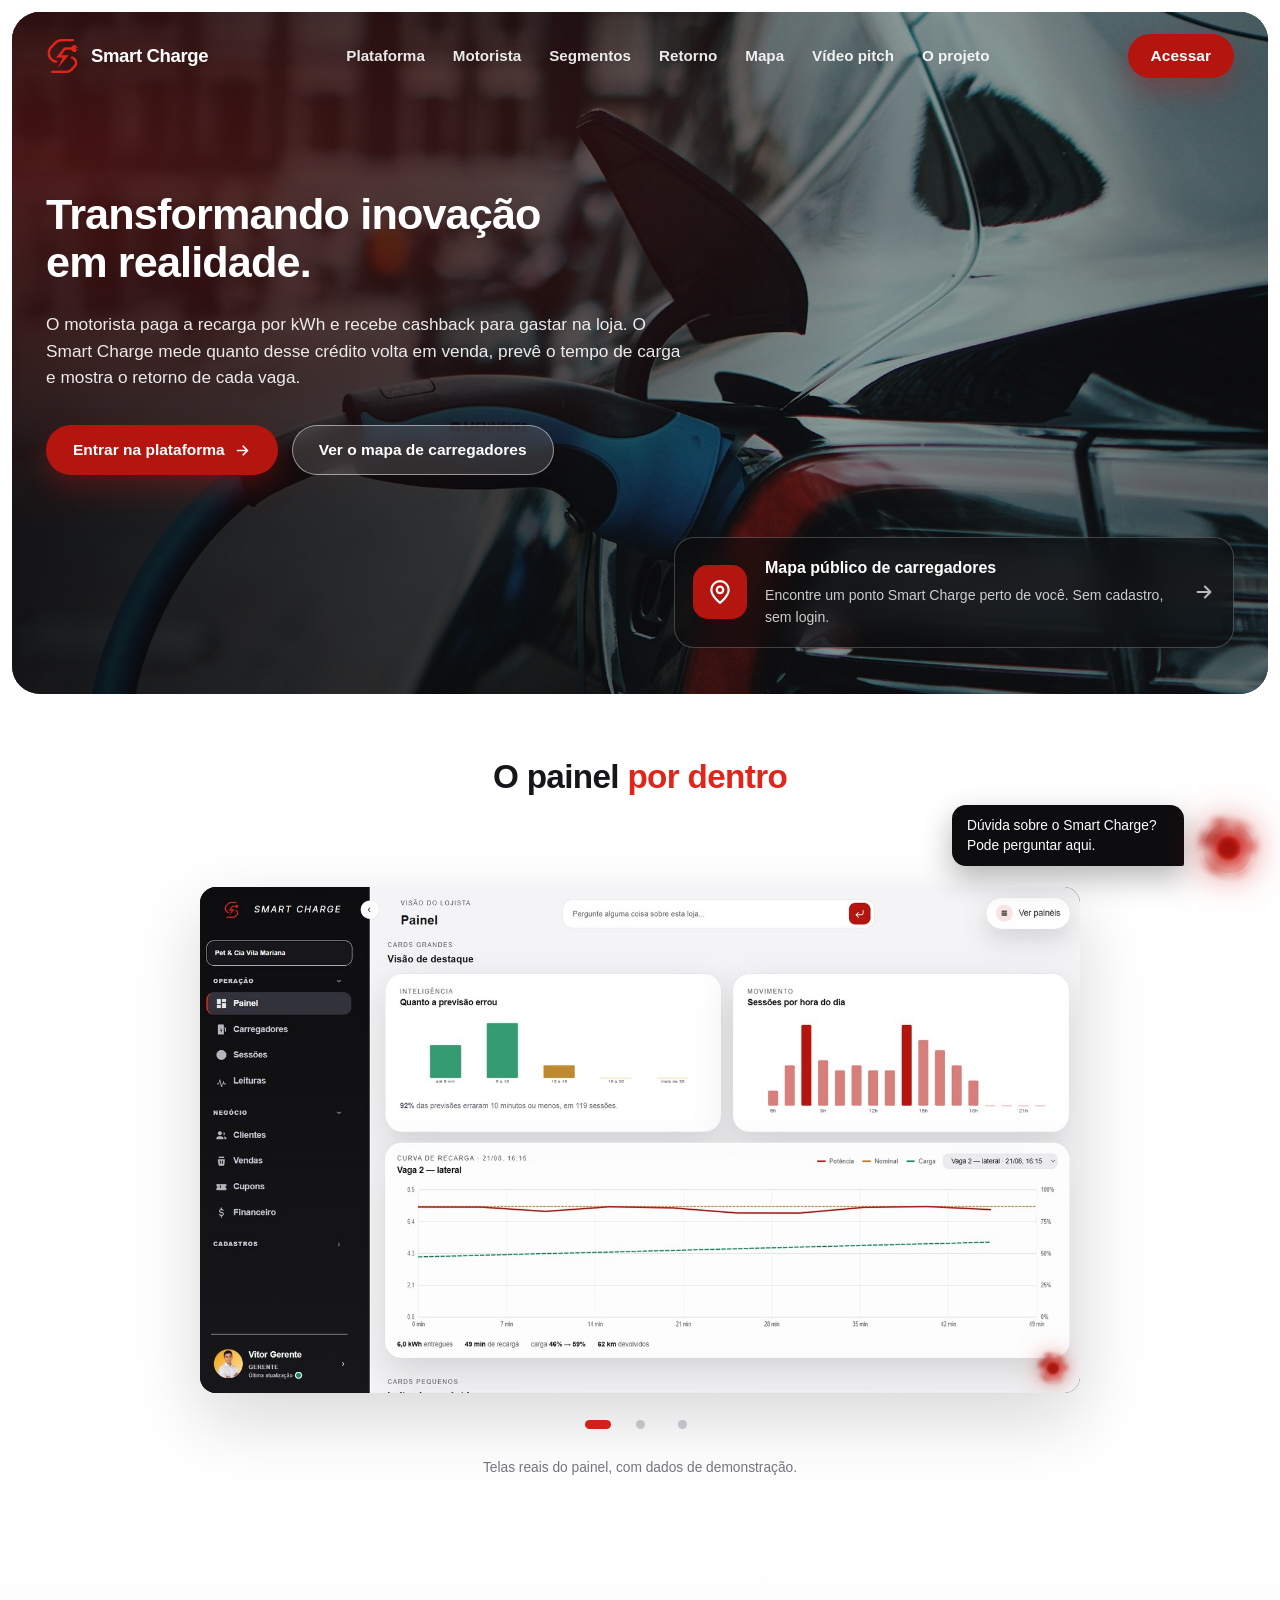
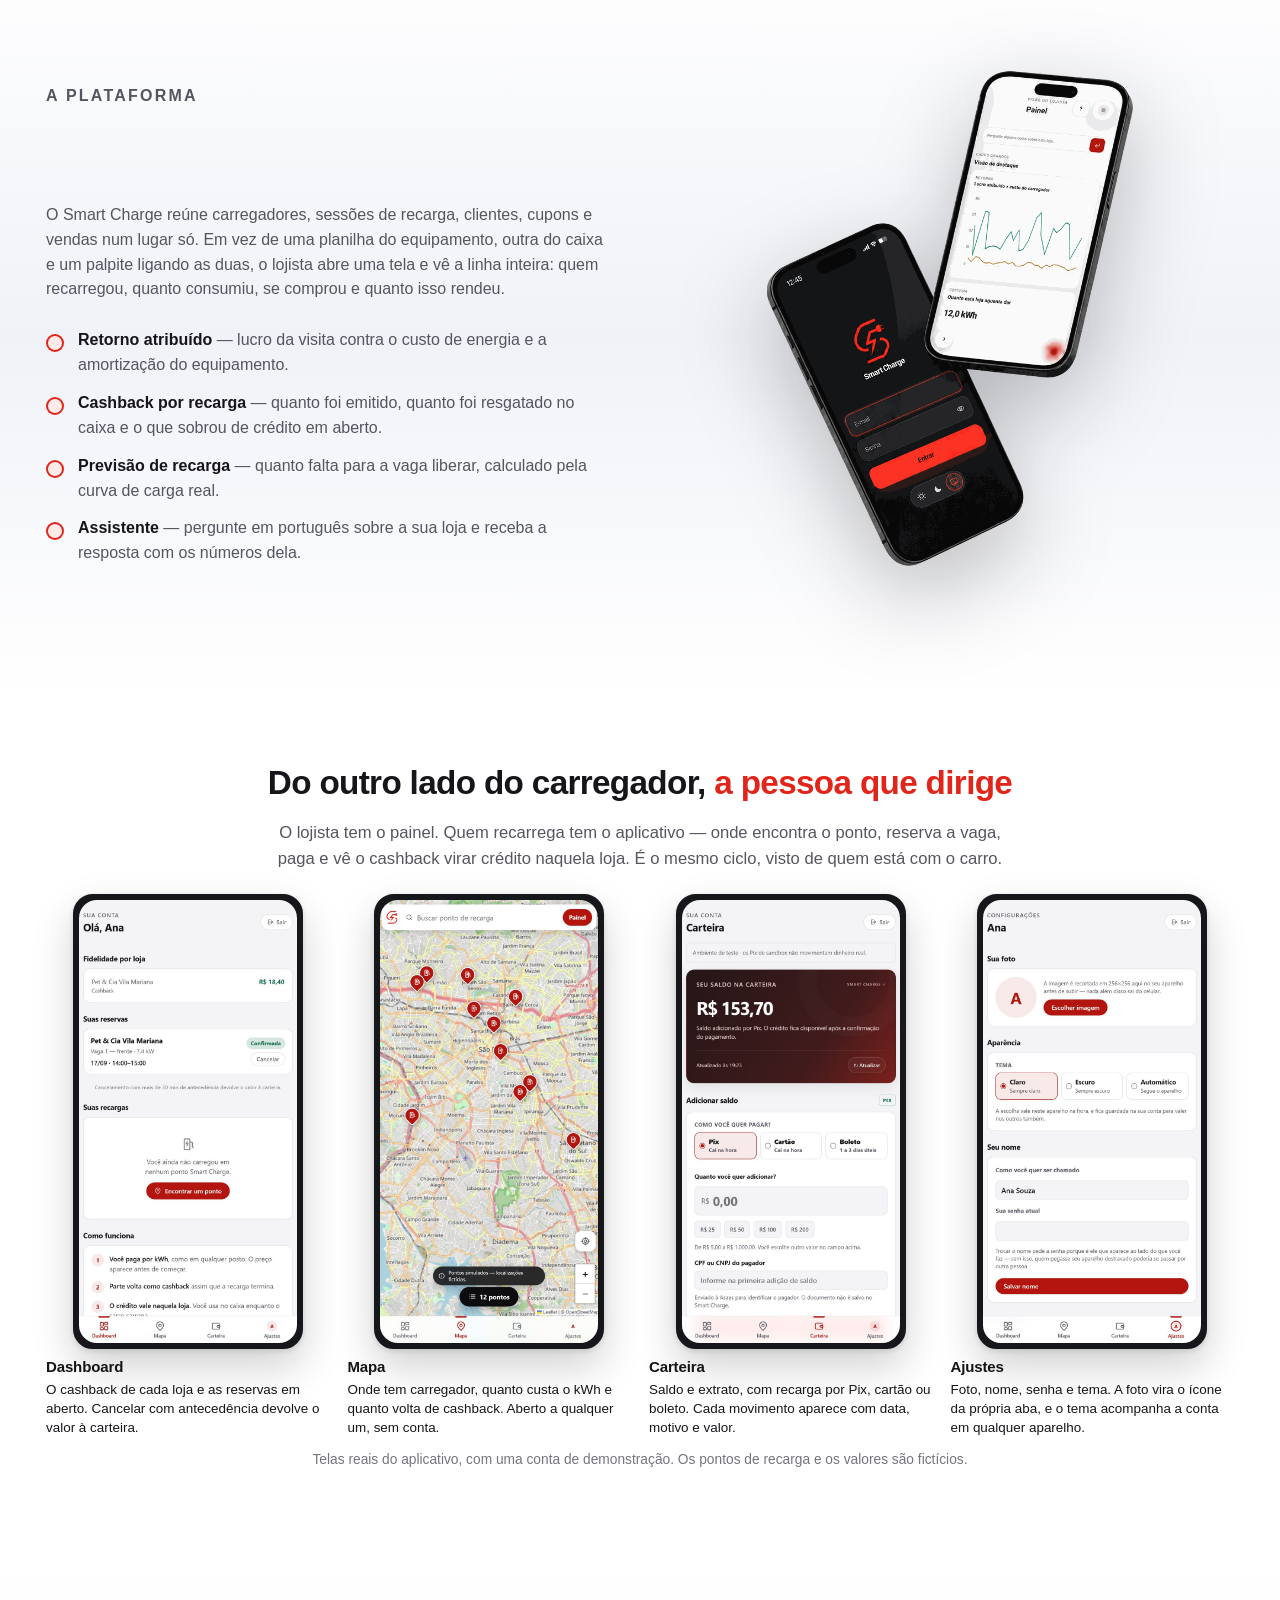
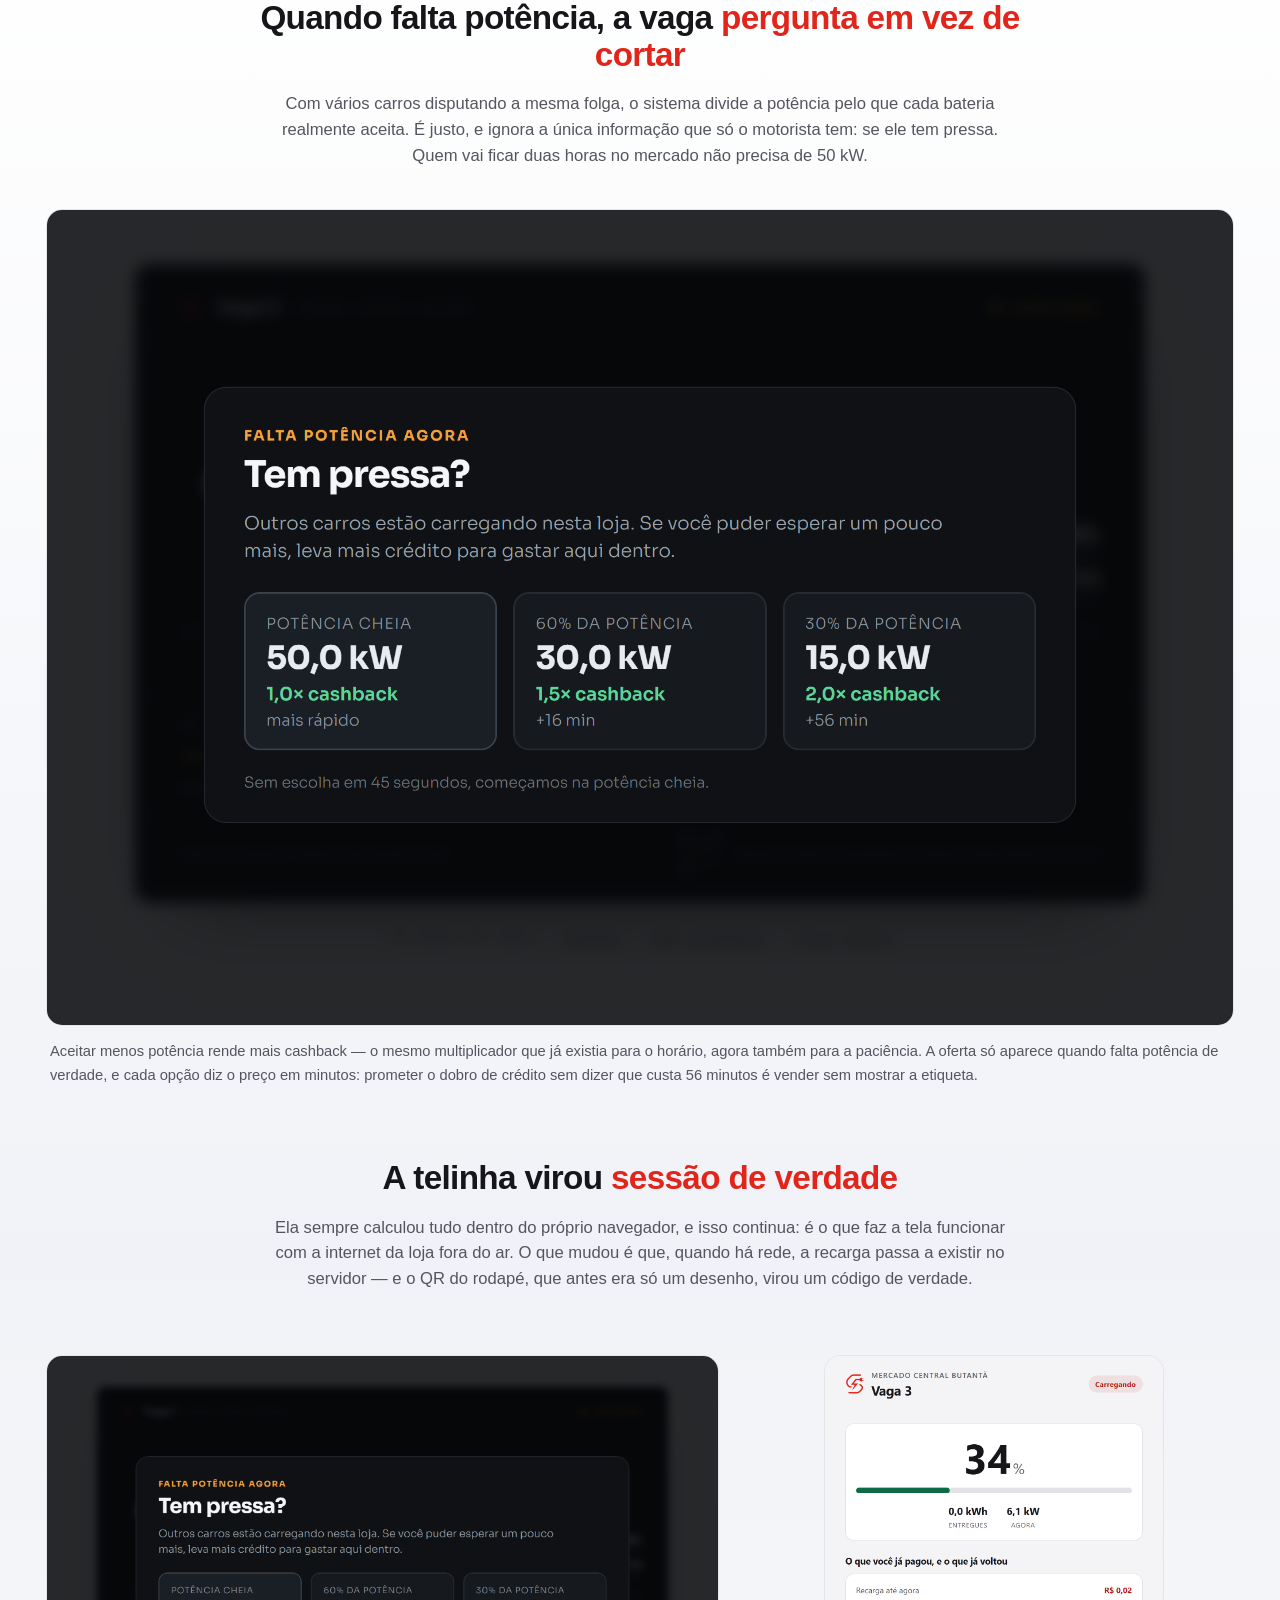
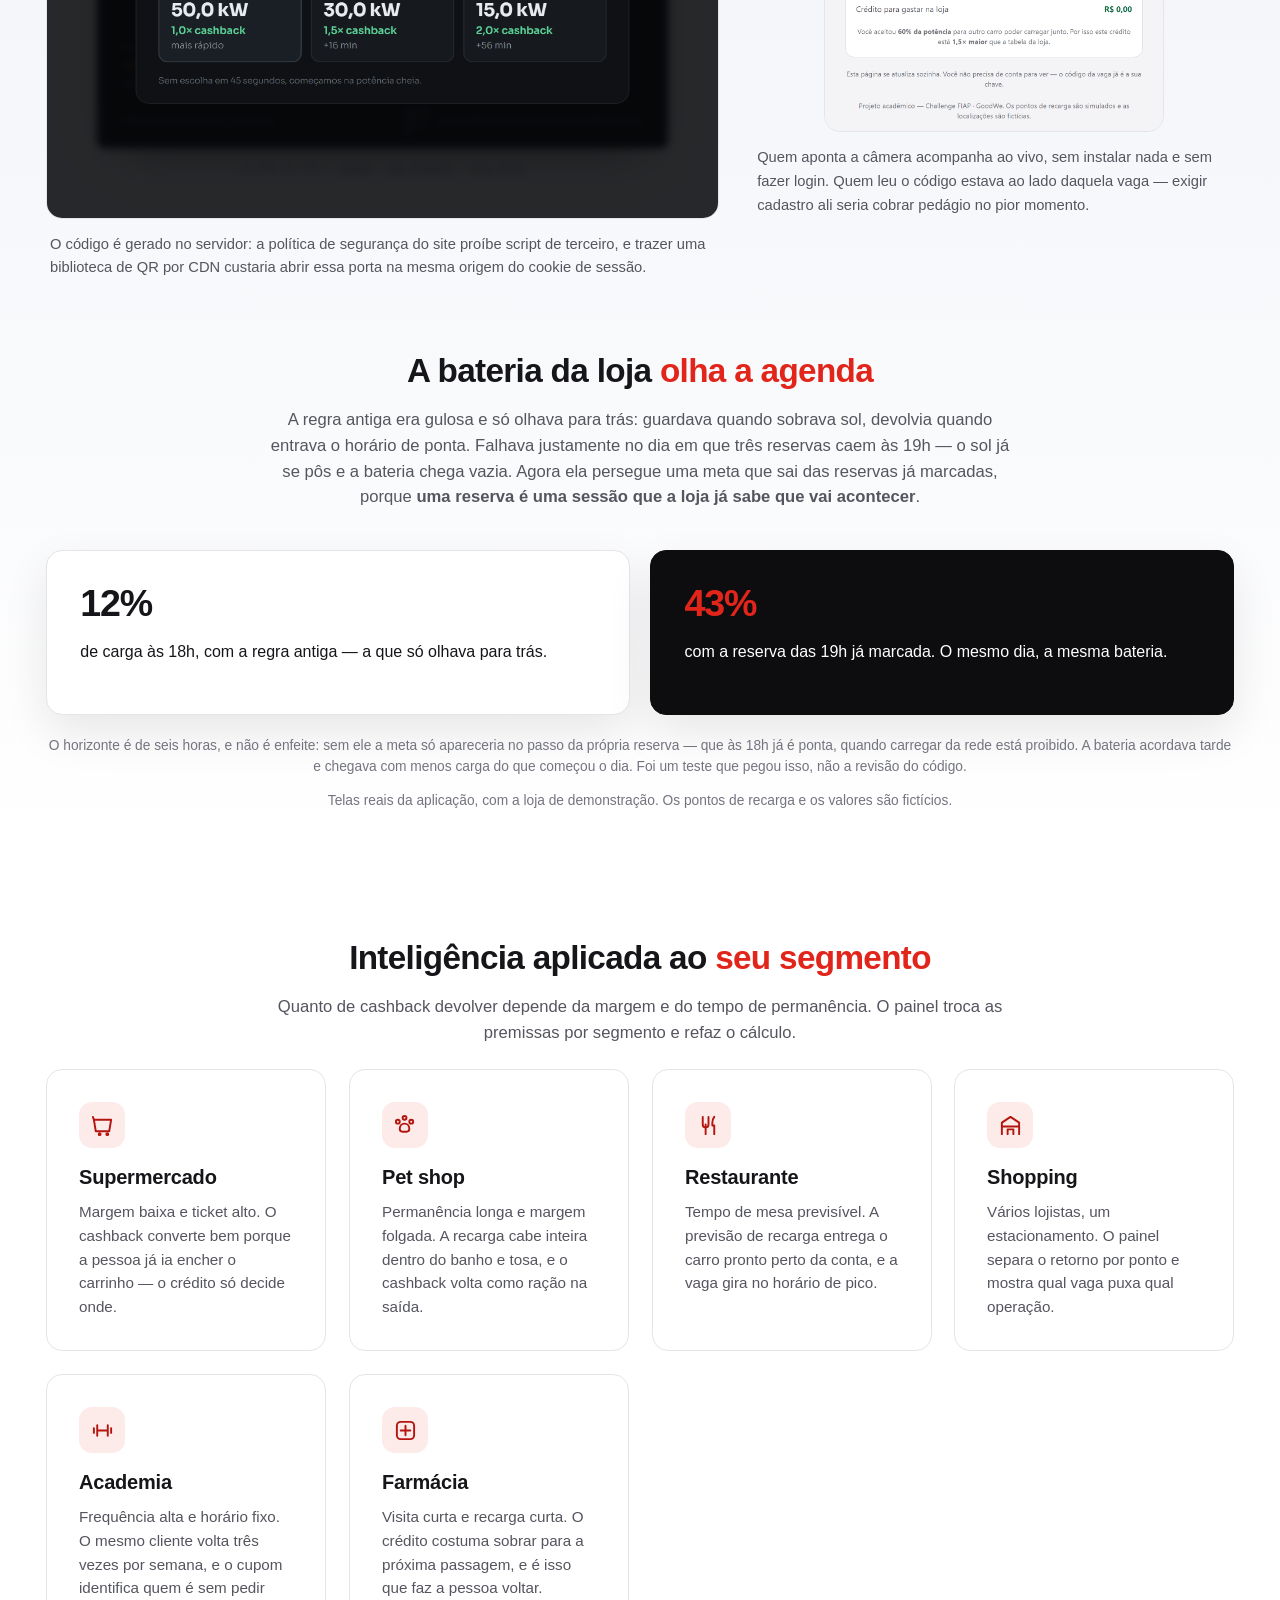
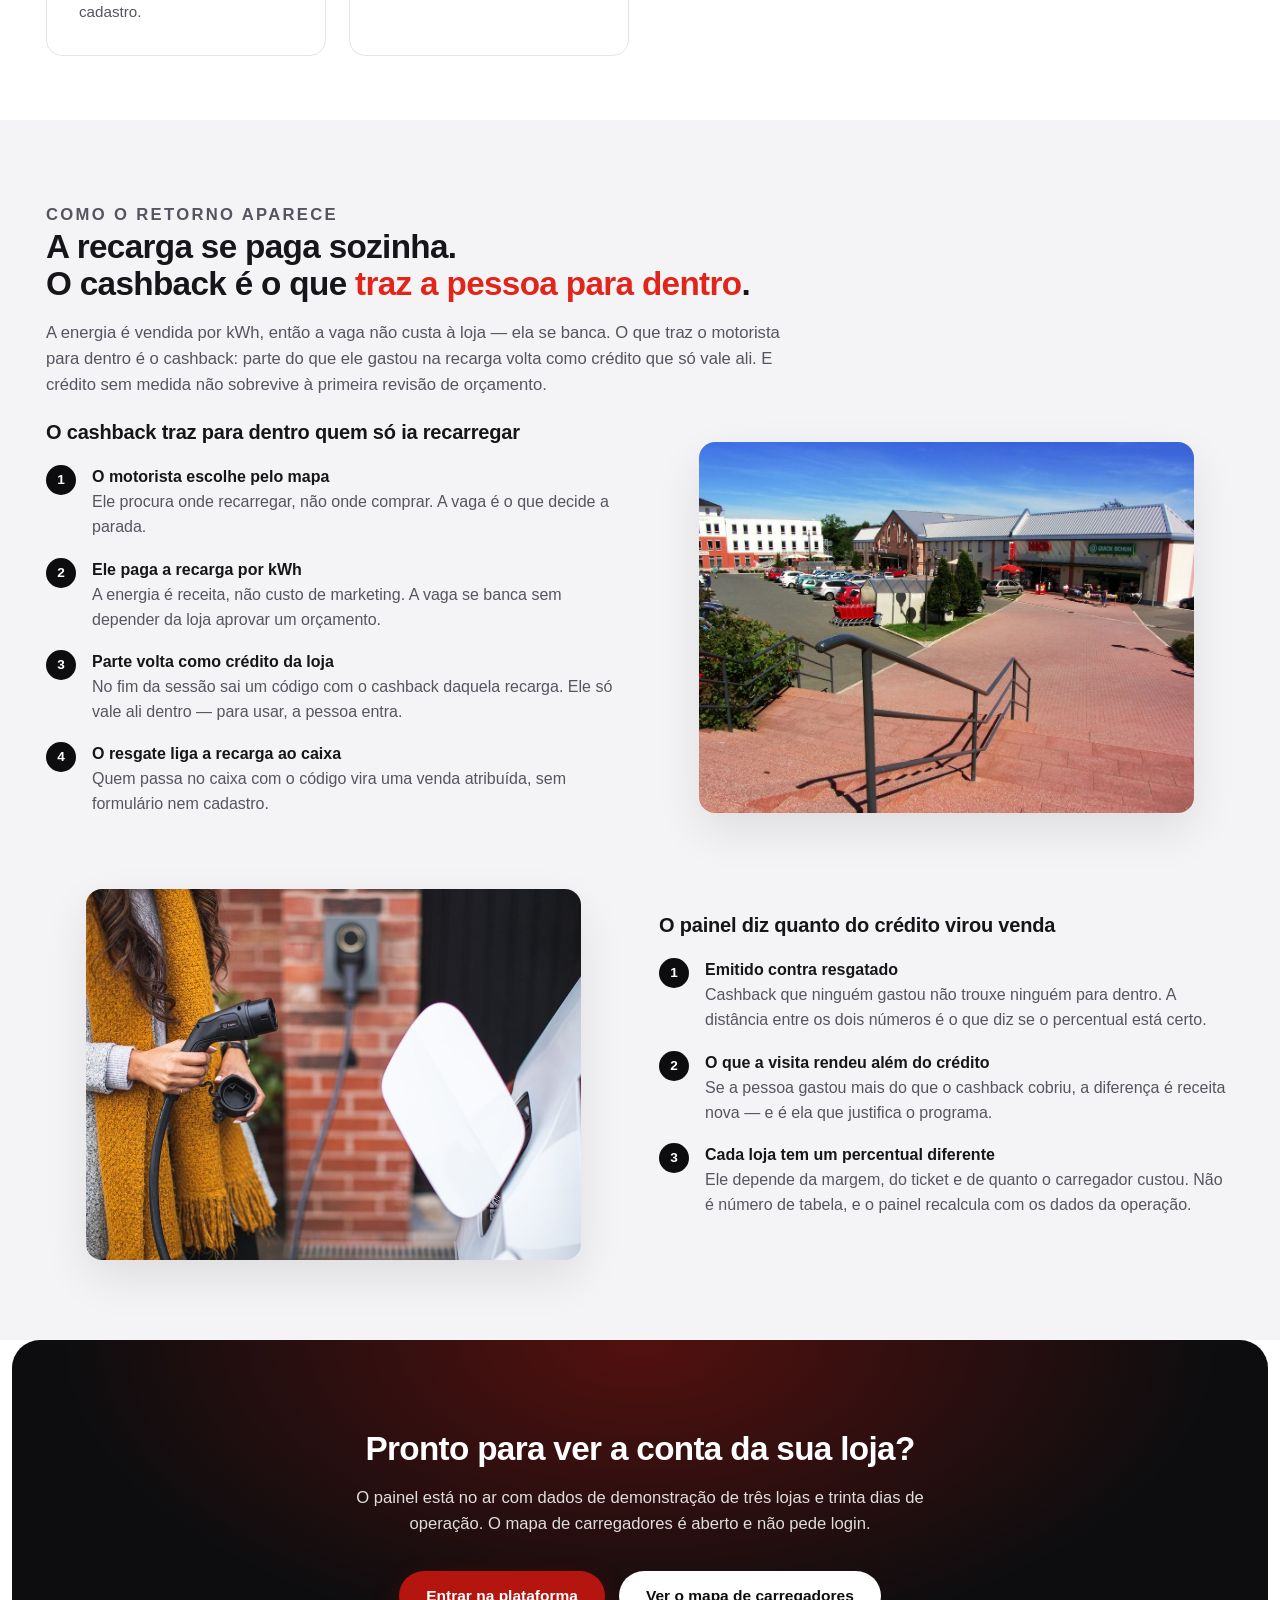
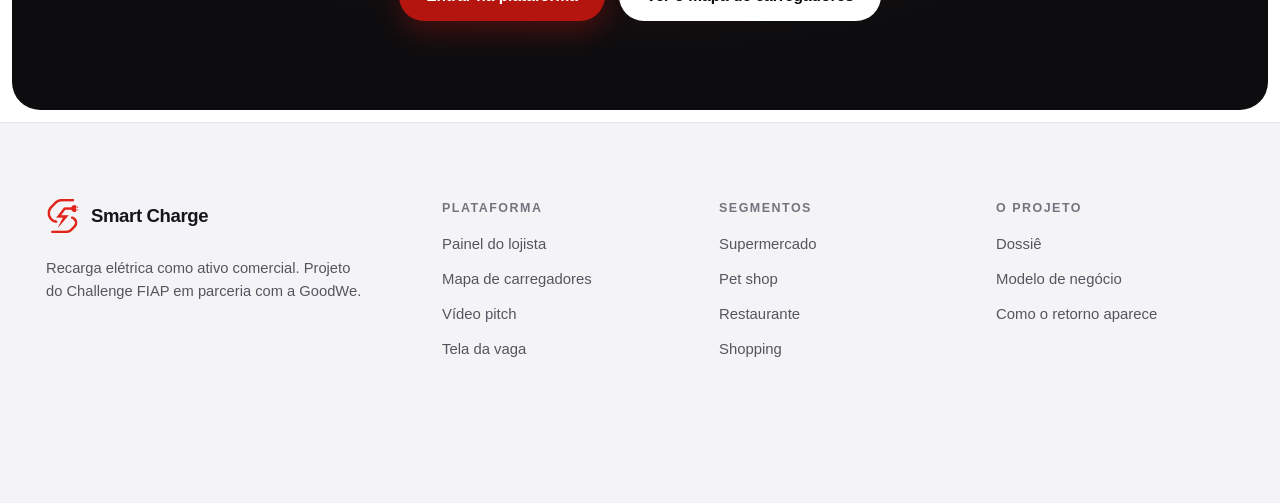
==== commit 2780f0b6: "As telas novas no site que a banca ve, e nao no que ninguem abre Erro meu de alvo. Pus as secoes nov" ====
--- a/docs/painel/index.html
+++ b/docs/painel/index.html
@@ -5,13 +5,13 @@
 <meta name="viewport" content="width=device-width, initial-scale=1">
 <title>Smart Charge</title>
 <meta name="description" content="O Smart Charge liga o carregador elétrico ao caixa da loja: o motorista paga a recarga por kWh e recebe cashback para gastar ali dentro. O painel mede quanto disso volta em venda.">
-<link rel="icon" type="image/png" sizes="32x32" href="./img/logo-32.png?v=20260917n">
-<link rel="icon" type="image/png" sizes="256x256" href="./img/logo.png?v=20260917n">
-<link rel="apple-touch-icon" href="./img/logo-180.png?v=20260917n">
-<link rel="stylesheet" href="./orbe.css?v=20260917n">
-<link rel="stylesheet" href="./site.css?v=20260917n">
-<link rel="stylesheet" href="./carregando.css?v=20260917n">
-<script src="./carregando.js?v=20260917n"></script>
+<link rel="icon" type="image/png" sizes="32x32" href="./img/logo-32.png?v=20260918b">
+<link rel="icon" type="image/png" sizes="256x256" href="./img/logo.png?v=20260918b">
+<link rel="apple-touch-icon" href="./img/logo-180.png?v=20260918b">
+<link rel="stylesheet" href="./orbe.css?v=20260918b">
+<link rel="stylesheet" href="./site.css?v=20260918b">
+<link rel="stylesheet" href="./carregando.css?v=20260918b">
+<script src="./carregando.js?v=20260918b"></script>
 <noscript><style>#carregando{display:none}</style></noscript>
 </head>
 <body>
@@ -171,7 +171,7 @@
     <ul class="telas-app">
       <li>
         <div class="moldura-celular">
-          <img src="./img/app/cliente.jpg?v=20260917n" loading="lazy" decoding="async"
+          <img src="./img/app/cliente.jpg?v=20260918b" loading="lazy" decoding="async"
                width="756" height="1494"
                alt="Tela inicial do aplicativo: cashback acumulado numa loja parceira e uma reserva confirmada, com a opção de cancelar.">
         </div>
@@ -181,7 +181,7 @@
       </li>
       <li>
         <div class="moldura-celular">
-          <img src="./img/app/mapa.jpg?v=20260917n" loading="lazy" decoding="async"
+          <img src="./img/app/mapa.jpg?v=20260918b" loading="lazy" decoding="async"
                width="756" height="1494"
                alt="Mapa de São Paulo com doze pontos de recarga marcados, e um aviso de que as localizações são simuladas.">
         </div>
@@ -191,7 +191,7 @@
       </li>
       <li>
         <div class="moldura-celular">
-          <img src="./img/app/carteira.jpg?v=20260917n" loading="lazy" decoding="async"
+          <img src="./img/app/carteira.jpg?v=20260918b" loading="lazy" decoding="async"
                width="756" height="1494"
                alt="Carteira do aplicativo: saldo de R$ 153,70 e o extrato com recargas, reserva e estorno.">
         </div>
@@ -201,7 +201,7 @@
       </li>
       <li>
         <div class="moldura-celular">
-          <img src="./img/app/ajustes.jpg?v=20260917n" loading="lazy" decoding="async"
+          <img src="./img/app/ajustes.jpg?v=20260918b" loading="lazy" decoding="async"
                width="756" height="1494"
                alt="Ajustes da conta: foto de perfil, escolha de tema claro, escuro ou automático, e troca de nome.">
         </div>
@@ -217,6 +217,97 @@
     </p>
   </div>
 </section>
+<!-- ===================== o que ha de novo ===================== -->
+<section class="secao secao-fria" id="novidades">
+  <div class="envelope">
+    <div class="cabeca-secao centro">
+      <h2>Quando falta potência, a vaga <span class="realce">pergunta em vez de cortar</span></h2>
+      <p>
+        Com vários carros disputando a mesma folga, o sistema divide a potência
+        pelo que cada bateria realmente aceita. É justo, e ignora a única
+        informação que só o motorista tem: se ele tem pressa. Quem vai ficar
+        duas horas no mercado não precisa de 50 kW.
+      </p>
+    </div>
+
+    <figure class="quadro-tela">
+      <img src="./img/novo/leilao.png?v=20260918b" loading="lazy" decoding="async"
+           width="2066" height="1421"
+           alt="A telinha da vaga perguntando: potência cheia a 50 kW com 1 vez o cashback, 60% da potência a 30 kW com 1,5 vez e mais 16 minutos, ou 30% a 15 kW com 2 vezes e mais 56 minutos.">
+      <figcaption>
+        Aceitar menos potência rende mais cashback — o mesmo multiplicador que já
+        existia para o horário, agora também para a paciência. A oferta só aparece
+        quando falta potência de verdade, e cada opção diz o preço em minutos:
+        prometer o dobro de crédito sem dizer que custa 56 minutos é vender sem
+        mostrar a etiqueta.
+      </figcaption>
+    </figure>
+
+    <div class="cabeca-secao centro" style="margin-top:72px">
+      <h2>A telinha virou <span class="realce">sessão de verdade</span></h2>
+      <p>
+        Ela sempre calculou tudo dentro do próprio navegador, e isso continua: é
+        o que faz a tela funcionar com a internet da loja fora do ar. O que mudou
+        é que, quando há rede, a recarga passa a existir no servidor — e o QR do
+        rodapé, que antes era só um desenho, virou um código de verdade.
+      </p>
+    </div>
+
+    <div class="par-telas">
+      <figure class="quadro-tela">
+        <img src="./img/novo/telinha-qr.png?v=20260918b" loading="lazy" decoding="async"
+             width="2066" height="1421"
+             alt="A telinha da vaga carregando, com o QR real no rodapé.">
+        <figcaption>O código é gerado no servidor: a política de segurança do
+        site proíbe script de terceiro, e trazer uma biblioteca de QR por CDN
+        custaria abrir essa porta na mesma origem do cookie de sessão.</figcaption>
+      </figure>
+      <figure class="quadro-tela e-celular">
+        <img src="./img/novo/sessao.png?v=20260918b" loading="lazy" decoding="async"
+             width="1200" height="1333"
+             alt="A página no celular: 34% de carga, energia entregue, potência atual, quanto já custou e quanto voltou como crédito.">
+        <figcaption>Quem aponta a câmera acompanha ao vivo, sem instalar nada e
+        sem fazer login. Quem leu o código estava ao lado daquela vaga — exigir
+        cadastro ali seria cobrar pedágio no pior momento.</figcaption>
+      </figure>
+    </div>
+
+    <div class="cabeca-secao centro" style="margin-top:72px">
+      <h2>A bateria da loja <span class="realce">olha a agenda</span></h2>
+      <p>
+        A regra antiga era gulosa e só olhava para trás: guardava quando sobrava
+        sol, devolvia quando entrava o horário de ponta. Falhava justamente no dia
+        em que três reservas caem às 19h — o sol já se pôs e a bateria chega vazia.
+        Agora ela persegue uma meta que sai das reservas já marcadas, porque
+        <strong>uma reserva é uma sessão que a loja já sabe que vai acontecer</strong>.
+      </p>
+    </div>
+
+    <div class="grade-numeros" style="margin-top:40px">
+      <div class="cartao-numero">
+        <b>12%</b>
+        <p>de carga às 18h, com a regra antiga — a que só olhava para trás.</p>
+      </div>
+      <div class="cartao-numero is-forte">
+        <b>43%</b>
+        <p>com a reserva das 19h já marcada. O mesmo dia, a mesma bateria.</p>
+      </div>
+    </div>
+
+    <p class="legenda-carrossel" style="margin-top:20px">
+      O horizonte é de seis horas, e não é enfeite: sem ele a meta só apareceria
+      no passo da própria reserva — que às 18h já é ponta, quando carregar da
+      rede está proibido. A bateria acordava tarde e chegava com menos carga do
+      que começou o dia. Foi um teste que pegou isso, não a revisão do código.
+    </p>
+
+    <p class="legenda-carrossel">
+      Telas reais da aplicação, com a loja de demonstração. Os pontos de recarga
+      e os valores são fictícios.
+    </p>
+  </div>
+</section>
+
 <!-- ===================== segmentos ===================== -->
 <section class="secao" id="segmentos">
   <div class="envelope">
@@ -457,7 +548,7 @@
 
 <!-- type="module": o aiEntity.js exporta a classe, e como script comum o
      navegador quebra no `export` e nunca registra <bms-ai-entity> -->
-<script type="module" src="./static/js/aiEntity.js?v=20260917n"></script>
-<script src="./site.js?v=20260917n"></script>
+<script type="module" src="./static/js/aiEntity.js?v=20260918b"></script>
+<script src="./site.js?v=20260918b"></script>
 </body>
 </html>
--- a/docs/painel/site.css
+++ b/docs/painel/site.css
@@ -1237,3 +1237,36 @@
   .cabeca-secao { margin-bottom: 16px; }
   .cabeca-secao p { font-size: .98rem; }
 }
+
+/* ==========================================================================
+   Quadro de tela — os prints das telas novas
+
+   As molduras que já existiam são de celular (`.moldura-celular`, retrato
+   fixo). Estas telas são de monitor, e esticar uma na outra distorceria: o
+   quadro aqui só emoldura e deixa a imagem mandar na própria proporção.
+   ========================================================================== */
+.quadro-tela { margin: 40px 0 0; }
+.quadro-tela img {
+  width: 100%;
+  height: auto;
+  display: block;
+  border-radius: 16px;
+  border: 1px solid var(--linha);
+  background: #0b0c0e;
+}
+.quadro-tela figcaption {
+  margin: 14px 4px 0;
+  font-size: 0.92rem;
+  line-height: 1.6;
+  color: var(--texto-2);
+}
+
+/* A tela de celular ao lado da de monitor: sem o teto de largura ela cresce
+   até ficar do tamanho da outra, e um print de telefone esticado a 900px
+   parece defeito, não escolha. */
+.quadro-tela.e-celular img { max-width: 340px; margin: 0 auto; }
+
+.par-telas { display: grid; gap: 34px; }
+@media (min-width: 900px) {
+  .par-telas { grid-template-columns: 1.4fr 1fr; align-items: start; }
+}
